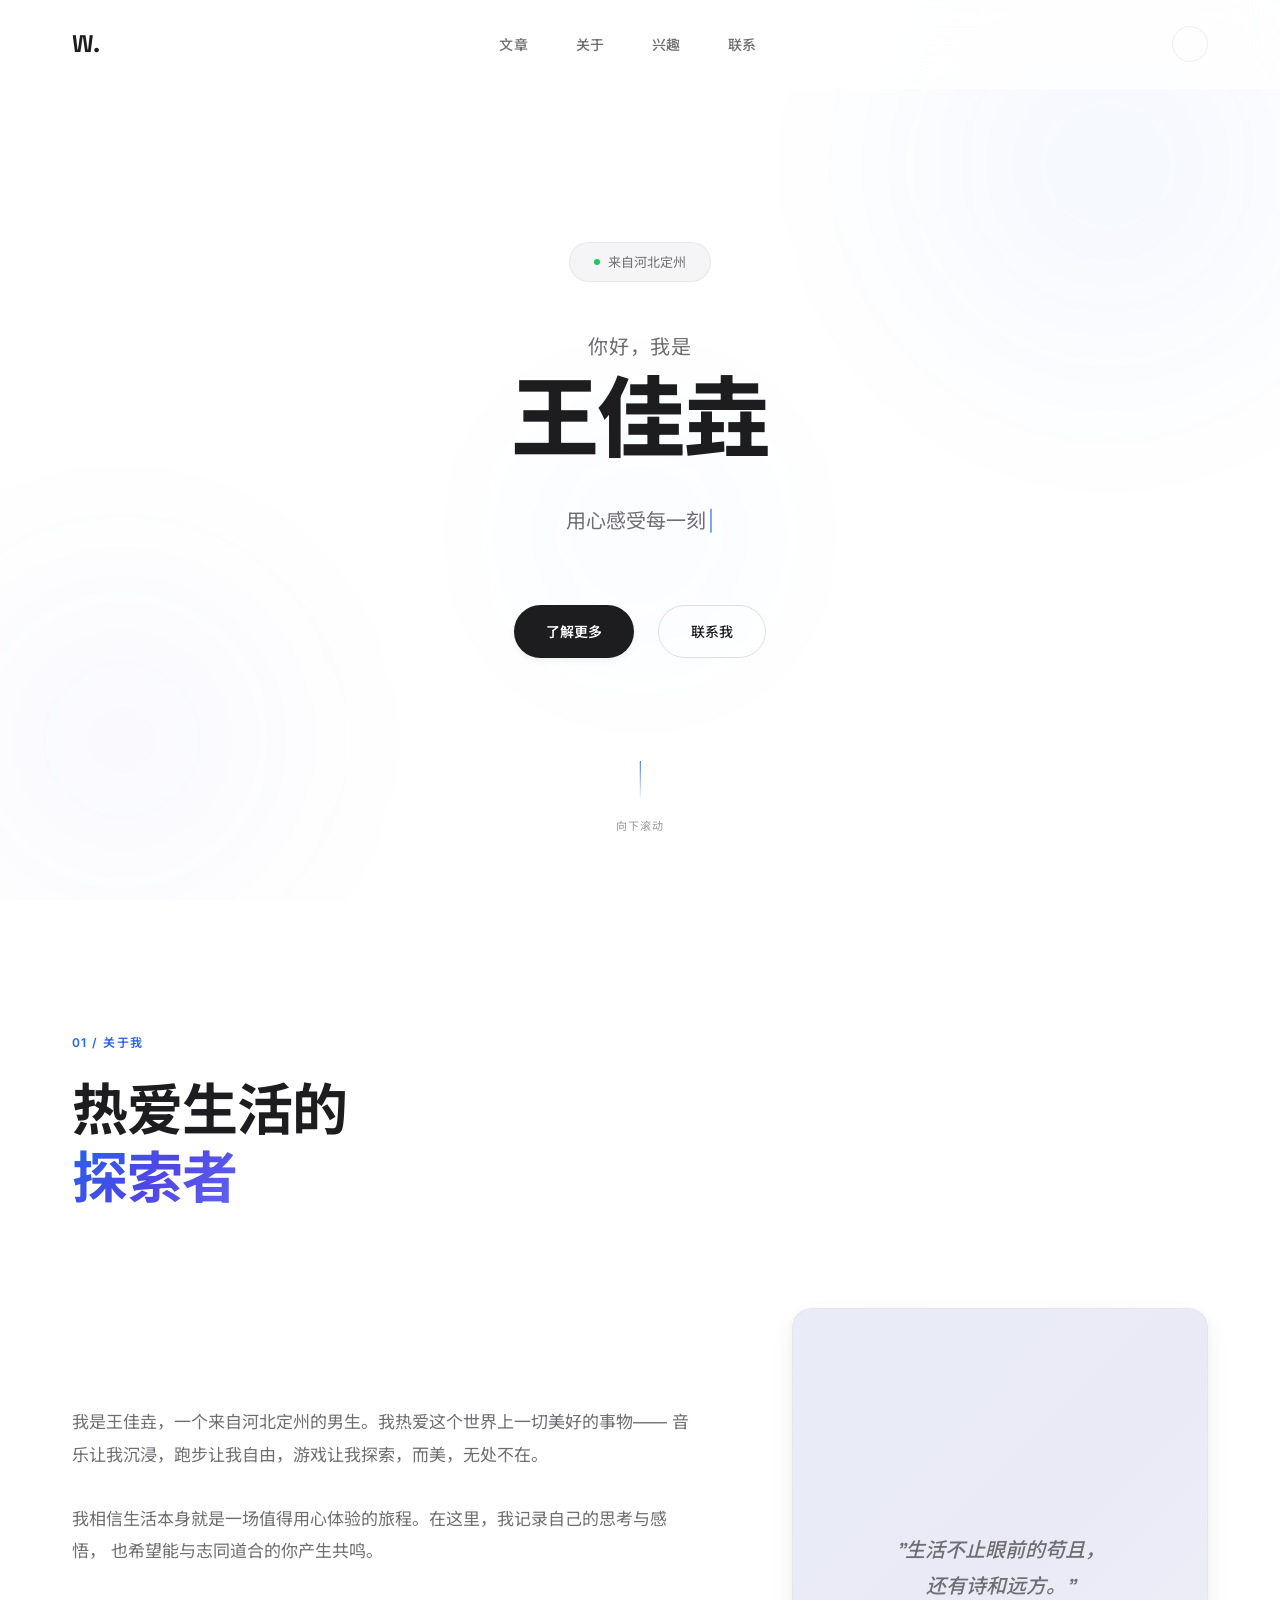
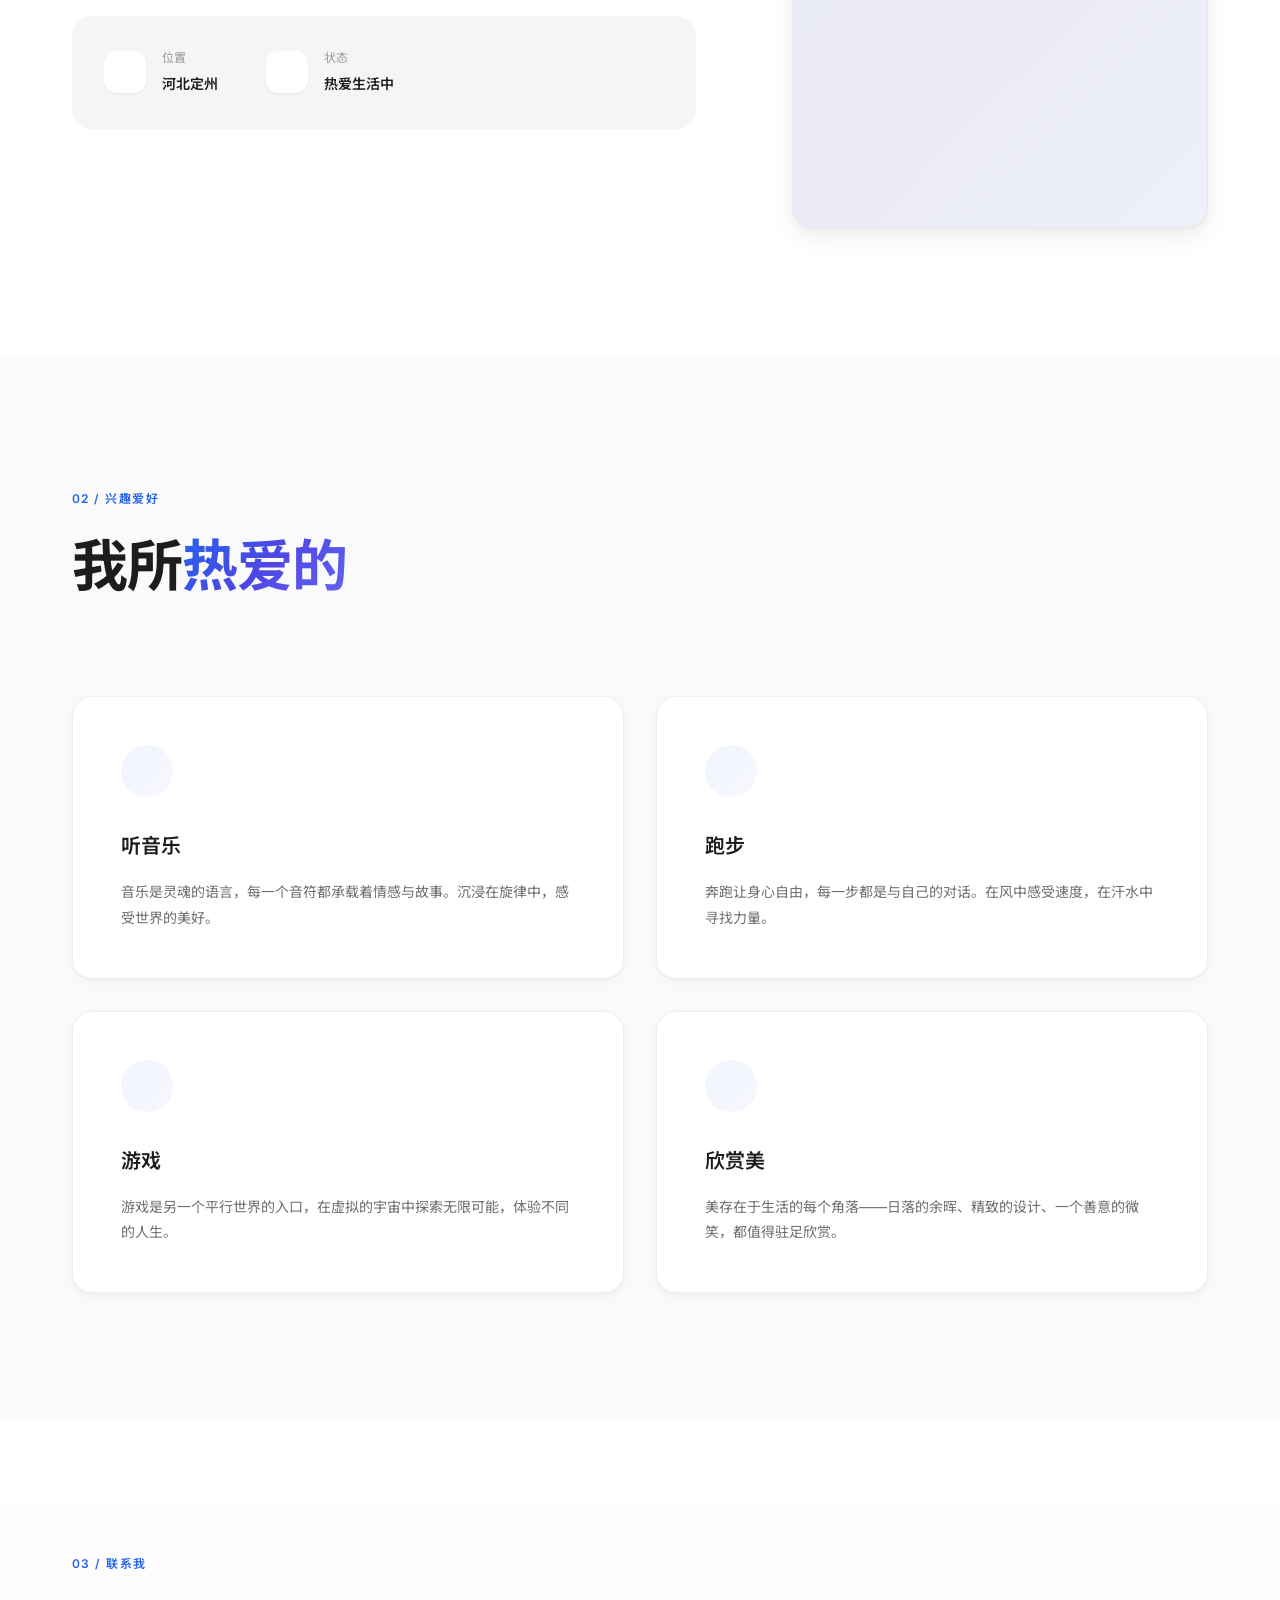
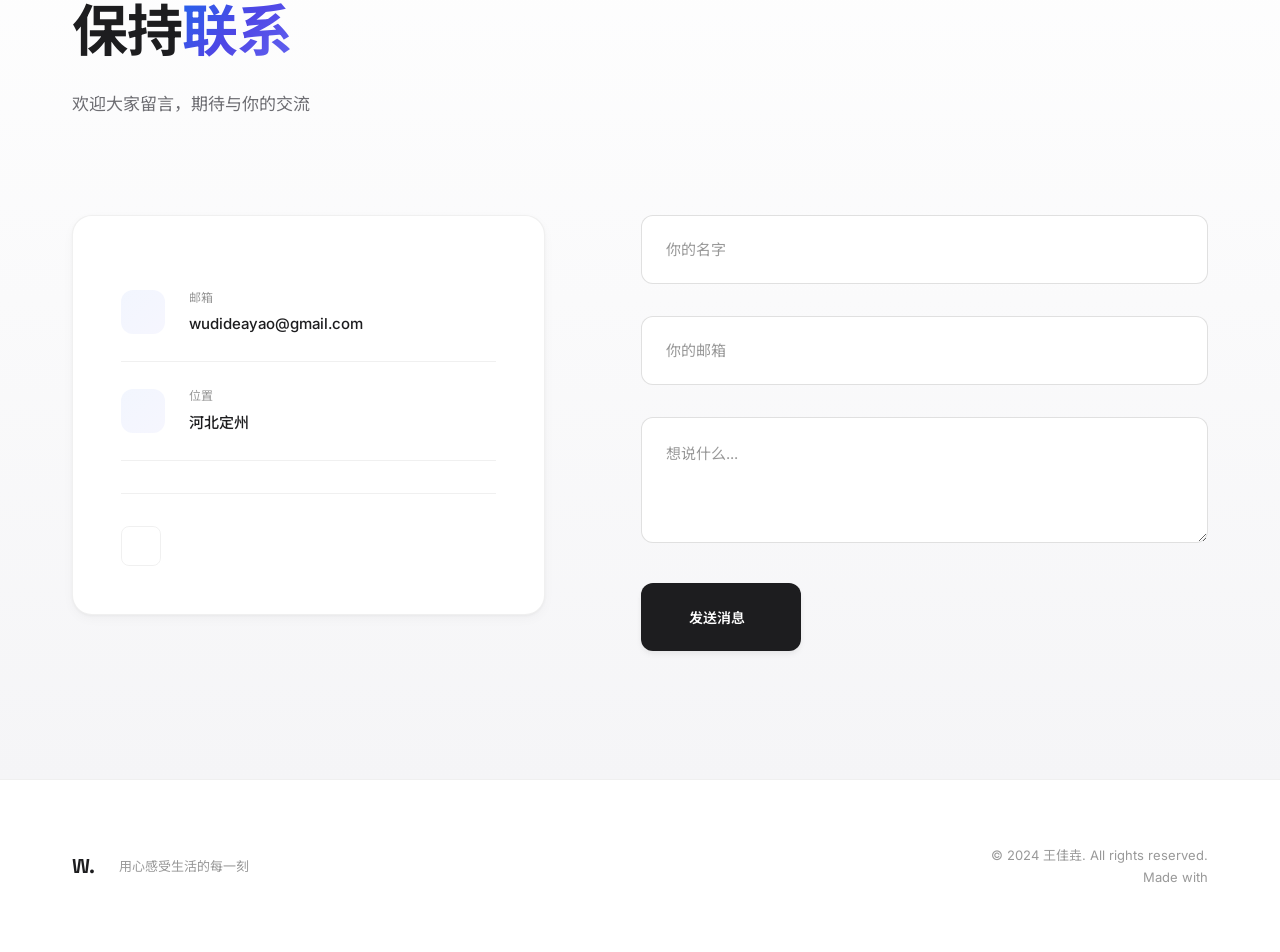
==== index.html @ a1d3c580 "fix: Font Awesome 改用本地资源" ====
<!DOCTYPE html>
<html lang="zh-CN">
<head>
    <meta charset="UTF-8">
    <meta name="viewport" content="width=device-width, initial-scale=1.0">
    <title>王佳垚 — 个人空间</title>
    <meta name="description" content="王佳垚的个人博客，记录生活、思考与热爱。来自河北定州，热爱音乐、跑步、游戏与一切美好的事物。">
    <meta name="keywords" content="王佳垚,个人博客,生活,思考,音乐,跑步,游戏,定州">

    <!-- Open Graph -->
    <meta property="og:type" content="website">
    <meta property="og:title" content="王佳垚 — 个人空间">
    <meta property="og:description" content="记录生活、思考与热爱。来自河北定州，热爱音乐、跑步、游戏与一切美好的事物。">
    <meta property="og:url" content="https://wangjiayao.vercel.app">
    <meta property="og:locale" content="zh_CN">

    <!-- Twitter Card -->
    <meta name="twitter:card" content="summary">
    <meta name="twitter:title" content="王佳垚 — 个人空间">
    <meta name="twitter:description" content="记录生活、思考与热爱。来自河北定州，热爱音乐、跑步、游戏与一切美好的事物。">

    <!-- JSON-LD 结构化数据 -->
    <script type="application/ld+json">
    {
        "@context": "https://schema.org",
        "@type": "Person",
        "name": "王佳垚",
        "givenName": "佳垚",
        "familyName": "王",
        "description": "来自河北定州，热爱音乐、跑步、游戏与一切美好的事物。",
        "url": "https://wangjiayao.vercel.app",
        "email": "wudideayao@gmail.com",
        "knowsAbout": ["音乐", "跑步", "游戏", "设计"],
        "homeLocation": {
            "@type": "Place",
            "name": "河北定州"
        }
    }
    </script>

    <!-- Google Fonts (优化加载) -->
    <link rel="preconnect" href="https://fonts.googleapis.com">
    <link rel="preconnect" href="https://fonts.gstatic.com" crossorigin>
    <link rel="preload" as="style" href="https://fonts.googleapis.com/css2?family=Inter:wght@300;400;500;600;700&family=Space+Grotesk:wght@400;500;700&family=Noto+Sans+SC:wght@300;400;500;700&display=swap">
    <link href="https://fonts.googleapis.com/css2?family=Inter:wght@300;400;500;600;700&family=Space+Grotesk:wght@400;500;700&family=Noto+Sans+SC:wght@300;400;500;700&display=swap" rel="stylesheet">
    
    <!-- Font Awesome (本地) -->
    <link rel="stylesheet" href="/css/fontawesome/all.min.css">
    
    <!-- PWA -->
    <link rel="manifest" href="/manifest.json">
    <meta name="theme-color" content="#2563eb">
    <meta name="apple-mobile-web-app-capable" content="yes">
    <meta name="apple-mobile-web-app-status-bar-style" content="default">

    <!-- Stylesheet -->
    <link rel="stylesheet" href="css/style.css">
</head>
<body>
    <!-- 导航栏 -->
    <nav class="navbar" id="navbar">
        <div class="nav-container">
            <a href="#hero" class="nav-logo">W.</a>
            <ul class="nav-menu">
                <li><a href="/blog/" class="nav-link">文章</a></li>
                <li><a href="#about" class="nav-link">关于</a></li>
                <li><a href="#interests" class="nav-link">兴趣</a></li>
                <li><a href="#contact" class="nav-link">联系</a></li>
            </ul>
            <button class="theme-toggle" id="themeToggle" aria-label="切换主题">
                <i class="fas fa-moon"></i>
                <i class="fas fa-sun"></i>
            </button>
            <button class="nav-toggle" id="navToggle" aria-label="菜单">
                <span></span>
                <span></span>
                <span></span>
            </button>
        </div>
    </nav>

    <!-- Hero Section -->
    <section class="hero" id="hero">
        <div class="hero-decoration">
            <div class="hero-orb hero-orb-1"></div>
            <div class="hero-orb hero-orb-2"></div>
            <div class="hero-orb hero-orb-3"></div>
        </div>
        <div class="hero-content">
            <div class="hero-badge animate-in">
                <span class="badge-dot"></span>
                <span>来自河北定州</span>
            </div>
            <h1 class="hero-title animate-in">
                <span class="title-line">你好，我是</span>
                <span class="title-name">王佳垚</span>
            </h1>
            <div class="hero-subtitle animate-in">
                <span class="typing-text" id="typingText"></span>
                <span class="typing-cursor">|</span>
            </div>
            <div class="hero-cta animate-in">
                <a href="#about" class="btn-primary">了解更多</a>
                <a href="#contact" class="btn-ghost">联系我</a>
            </div>
        </div>
        <div class="hero-scroll-indicator">
            <div class="scroll-line"></div>
            <span>向下滚动</span>
        </div>
    </section>

    <!-- About Section -->
    <section class="about" id="about">
        <div class="container">
            <div class="section-header">
                <span class="section-tag animate-on-scroll">01 / 关于我</span>
                <h2 class="section-title animate-on-scroll">热爱生活的<br><span class="gradient-text">探索者</span></h2>
            </div>
            <div class="about-grid">
                <div class="about-text animate-on-scroll">
                    <p class="about-description">
                        我是王佳垚，一个来自河北定州的男生。我热爱这个世界上一切美好的事物——
                        音乐让我沉浸，跑步让我自由，游戏让我探索，而美，无处不在。
                    </p>
                    <p class="about-description">
                        我相信生活本身就是一场值得用心体验的旅程。在这里，我记录自己的思考与感悟，
                        也希望能与志同道合的你产生共鸣。
                    </p>
                    <div class="about-stats">
                        <div class="stat-item">
                            <span class="stat-icon"><i class="fas fa-map-marker-alt"></i></span>
                            <div class="stat-info">
                                <span class="stat-label">位置</span>
                                <span class="stat-value">河北定州</span>
                            </div>
                        </div>
                        <div class="stat-item">
                            <span class="stat-icon"><i class="fas fa-heart"></i></span>
                            <div class="stat-info">
                                <span class="stat-label">状态</span>
                                <span class="stat-value">热爱生活中</span>
                            </div>
                        </div>
                    </div>
                </div>
                <div class="about-visual animate-on-scroll">
                    <div class="visual-card">
                        <div class="visual-gradient"></div>
                        <div class="visual-content">
                            <span class="visual-quote">"生活不止眼前的苟且，<br>还有诗和远方。"</span>
                        </div>
                    </div>
                </div>
            </div>
        </div>
    </section>

    <!-- Interests Section -->
    <section class="interests" id="interests">
        <div class="container">
            <div class="section-header">
                <span class="section-tag animate-on-scroll">02 / 兴趣爱好</span>
                <h2 class="section-title animate-on-scroll">我所<span class="gradient-text">热爱的</span></h2>
            </div>
            <div class="interests-grid">
                <div class="interest-card animate-on-scroll music-trigger" data-delay="0">
                    <div class="card-glow"></div>
                    <div class="card-content">
                        <div class="card-icon">
                            <i class="fas fa-headphones"></i>
                        </div>
                        <h3 class="card-title">听音乐</h3>
                        <p class="card-desc">音乐是灵魂的语言，每一个音符都承载着情感与故事。沉浸在旋律中，感受世界的美好。</p>
                    </div>
                </div>
                <div class="interest-card animate-on-scroll run-trigger" data-delay="100">
                    <div class="card-glow"></div>
                    <div class="card-content">
                        <div class="card-icon">
                            <i class="fas fa-running"></i>
                        </div>
                        <h3 class="card-title">跑步</h3>
                        <p class="card-desc">奔跑让身心自由，每一步都是与自己的对话。在风中感受速度，在汗水中寻找力量。</p>
                    </div>
                </div>
                <div class="interest-card animate-on-scroll game-trigger" data-delay="200">
                    <div class="card-glow"></div>
                    <div class="card-content">
                        <div class="card-icon">
                            <i class="fas fa-gamepad"></i>
                        </div>
                        <h3 class="card-title">游戏</h3>
                        <p class="card-desc">游戏是另一个平行世界的入口，在虚拟的宇宙中探索无限可能，体验不同的人生。</p>
                    </div>
                </div>
                <div class="interest-card animate-on-scroll beauty-trigger" data-delay="300">
                    <div class="card-glow"></div>
                    <div class="card-content">
                        <div class="card-icon">
                            <i class="fas fa-eye"></i>
                        </div>
                        <h3 class="card-title">欣赏美</h3>
                        <p class="card-desc">美存在于生活的每个角落——日落的余晖、精致的设计、一个善意的微笑，都值得驻足欣赏。</p>
                    </div>
                </div>
            </div>
        </div>
    </section>

    <!-- Contact Section -->
    <section class="contact" id="contact">
        <div class="container">
            <div class="section-header">
                <span class="section-tag animate-on-scroll">03 / 联系我</span>
                <h2 class="section-title animate-on-scroll">保持<span class="gradient-text">联系</span></h2>
                <p class="section-subtitle animate-on-scroll">欢迎大家留言，期待与你的交流</p>
            </div>
            <div class="contact-grid">
                <div class="contact-info animate-on-scroll">
                    <div class="contact-card">
                        <div class="contact-item">
                            <div class="contact-icon">
                                <i class="fas fa-envelope"></i>
                            </div>
                            <div class="contact-detail">
                                <span class="contact-label">邮箱</span>
                                <a href="mailto:wudideayao@gmail.com" class="contact-value">wudideayao@gmail.com</a>
                            </div>
                        </div>
                        <div class="contact-item">
                            <div class="contact-icon">
                                <i class="fas fa-location-dot"></i>
                            </div>
                            <div class="contact-detail">
                                <span class="contact-label">位置</span>
                                <span class="contact-value">河北定州</span>
                            </div>
                        </div>
                        <div class="contact-social">
                            <a href="mailto:wudideayao@gmail.com" class="social-link" aria-label="Email">
                                <i class="fas fa-envelope"></i>
                            </a>
                        </div>
                    </div>
                </div>
                <div class="contact-form-wrapper animate-on-scroll">
                    <form class="contact-form" id="contactForm" action="https://formspree.io/f/xrbbrbzy" method="POST">
                        <div class="form-group">
                            <input type="text" id="name" name="name" placeholder="你的名字" required>
                            <label for="name">名字</label>
                        </div>
                        <div class="form-group">
                            <input type="email" id="email" name="email" placeholder="你的邮箱" required>
                            <label for="email">邮箱</label>
                        </div>
                        <div class="form-group">
                            <textarea id="message" name="message" placeholder="想说什么..." rows="4" required></textarea>
                            <label for="message">留言</label>
                        </div>
                        <button type="submit" class="btn-submit">
                            <span>发送消息</span>
                            <i class="fas fa-paper-plane"></i>
                        </button>
                    </form>
                </div>
            </div>
        </div>
    </section>

    <!-- Footer -->
    <footer class="footer">
        <div class="container">
            <div class="footer-content">
                <div class="footer-brand">
                    <span class="footer-logo">W.</span>
                    <p class="footer-text">用心感受生活的每一刻</p>
                </div>
                <div class="footer-bottom">
                    <p>&copy; 2024 王佳垚. All rights reserved.</p>
                    <p class="footer-made">Made with <i class="fas fa-heart"></i></p>
                </div>
            </div>
        </div>
    </footer>

    <!-- 摄影画廊模态框 -->
    <div class="music-wall-overlay" id="beautyWallOverlay">
        <div class="music-wall-container">
            <button class="music-wall-close" id="beautyWallClose" aria-label="关闭">
                <i class="fas fa-times"></i>
            </button>
            <div class="music-wall-header">
                <h2 class="music-wall-title">世界之美</h2>
                <p class="music-wall-subtitle">顶级风光摄影作品</p>
            </div>
            <div class="beauty-wall-content" id="beautyWallContent">
                <div class="music-wall-loading">
                    <div class="loading-spinner"></div>
                    <span>加载摄影作品中...</span>
                </div>
            </div>
        </div>
    </div>

    <!-- 游戏壁纸墙模态框 -->
    <div class="music-wall-overlay" id="gameWallOverlay">
        <div class="music-wall-container">
            <button class="music-wall-close" id="gameWallClose" aria-label="关闭">
                <i class="fas fa-times"></i>
            </button>
            <div class="music-wall-header">
                <h2 class="music-wall-title">我的游戏世界</h2>
                <p class="music-wall-subtitle">最近在玩的游戏</p>
            </div>
            <div class="game-wall-content" id="gameWallContent">
                <div class="music-wall-loading">
                    <div class="loading-spinner"></div>
                    <span>加载游戏壁纸中...</span>
                </div>
            </div>
        </div>
    </div>

    <!-- 跑步装备模态框 -->
    <div class="music-wall-overlay" id="runGearOverlay">
        <div class="music-wall-container">
            <button class="music-wall-close" id="runGearClose" aria-label="关闭">
                <i class="fas fa-times"></i>
            </button>
            <div class="music-wall-header">
                <h2 class="music-wall-title">我的跑步装备</h2>
                <p class="music-wall-subtitle">三块手表，三个伙伴</p>
            </div>
            <div class="run-gear-content" id="runGearContent">
                <div class="music-wall-loading">
                    <div class="loading-spinner"></div>
                    <span>加载装备数据中...</span>
                </div>
            </div>
        </div>
    </div>

    <!-- 音乐相片墙模态框 -->
    <div class="music-wall-overlay" id="musicWallOverlay">
        <div class="music-wall-container">
            <button class="music-wall-close" id="musicWallClose" aria-label="关闭">
                <i class="fas fa-times"></i>
            </button>
            <div class="music-wall-header">
                <h2 class="music-wall-title">我的音乐足迹</h2>
                <p class="music-wall-subtitle">最近在听的歌</p>
            </div>
            <div class="music-wall-content" id="musicWallContent">
                <div class="music-wall-loading">
                    <div class="loading-spinner"></div>
                    <span>加载音乐数据中...</span>
                </div>
            </div>
        </div>
    </div>

    <!-- 回到顶部按钮 -->
    <button class="back-to-top" id="backToTop" aria-label="回到顶部">
        <i class="fas fa-arrow-up"></i>
    </button>

    <!-- Scripts -->
    <script src="js/main.js"></script>
</body>
</html>
---- css/style.css ----
/* ============================================
   CSS Variables & Design Tokens
   Light, Clean, Premium Design
   ============================================ */
:root {
    /* Colors - Light Theme */
    --color-bg-primary: #ffffff;
    --color-bg-secondary: #fafafa;
    --color-bg-tertiary: #f5f5f7;
    --color-bg-card: #ffffff;
    --color-bg-card-hover: #ffffff;
    --color-border: rgba(0, 0, 0, 0.06);
    --color-border-hover: rgba(0, 0, 0, 0.12);

    --color-text-primary: #1d1d1f;
    --color-text-secondary: #6e6e73;
    --color-text-tertiary: #999;

    --color-accent-1: #2563eb;
    --color-accent-2: #1d4ed8;
    --color-accent-3: #3b82f6;
    --color-gradient: linear-gradient(135deg, #2563eb 0%, #4f46e5 50%, #6366f1 100%);
    --color-gradient-subtle: linear-gradient(135deg, rgba(37, 99, 235, 0.06) 0%, rgba(99, 102, 241, 0.06) 100%);
    --color-gradient-decoration: linear-gradient(135deg, rgba(37, 99, 235, 0.08) 0%, rgba(99, 102, 241, 0.12) 50%, rgba(59, 130, 246, 0.06) 100%);

    /* Typography */
    --font-display: 'Space Grotesk', 'Noto Sans SC', sans-serif;
    --font-body: 'Inter', 'Noto Sans SC', sans-serif;

    /* Spacing */
    --space-xs: 0.25rem;
    --space-sm: 0.5rem;
    --space-md: 1rem;
    --space-lg: 1.5rem;
    --space-xl: 2rem;
    --space-2xl: 3rem;
    --space-3xl: 4rem;
    --space-4xl: 6rem;
    --space-5xl: 8rem;

    /* Border Radius */
    --radius-sm: 8px;
    --radius-md: 12px;
    --radius-lg: 20px;
    --radius-xl: 28px;
    --radius-full: 9999px;

    /* Shadows */
    --shadow-sm: 0 1px 2px rgba(0, 0, 0, 0.04), 0 1px 3px rgba(0, 0, 0, 0.03);
    --shadow-md: 0 4px 6px rgba(0, 0, 0, 0.04), 0 2px 4px rgba(0, 0, 0, 0.03);
    --shadow-lg: 0 10px 25px rgba(0, 0, 0, 0.06), 0 4px 10px rgba(0, 0, 0, 0.03);
    --shadow-xl: 0 20px 50px rgba(0, 0, 0, 0.08), 0 8px 20px rgba(0, 0, 0, 0.04);
    --shadow-card: 0 1px 3px rgba(0, 0, 0, 0.04), 0 4px 12px rgba(0, 0, 0, 0.03);
    --shadow-card-hover: 0 8px 30px rgba(0, 0, 0, 0.08), 0 4px 12px rgba(0, 0, 0, 0.04);

    /* Transitions */
    --transition-fast: 0.2s cubic-bezier(0.4, 0, 0.2, 1);
    --transition-base: 0.3s cubic-bezier(0.4, 0, 0.2, 1);
    --transition-slow: 0.5s cubic-bezier(0.4, 0, 0.2, 1);
    --transition-spring: 0.6s cubic-bezier(0.34, 1.56, 0.64, 1);
}

/* ============================================
   Dark Theme Variables
   ============================================ */
[data-theme="dark"] {
    --color-bg-primary: #0a0a0b;
    --color-bg-secondary: #121214;
    --color-bg-tertiary: #1a1a1e;
    --color-bg-card: #1c1c20;
    --color-bg-card-hover: #242428;
    --color-border: rgba(255, 255, 255, 0.06);
    --color-border-hover: rgba(255, 255, 255, 0.12);

    --color-text-primary: #f0f0f2;
    --color-text-secondary: #a0a0ab;
    --color-text-tertiary: #6e6e78;

    --color-accent-1: #60a5fa;
    --color-accent-2: #3b82f6;
    --color-accent-3: #93c5fd;
    --color-gradient: linear-gradient(135deg, #60a5fa 0%, #818cf8 50%, #a78bfa 100%);
    --color-gradient-subtle: linear-gradient(135deg, rgba(96, 165, 250, 0.08) 0%, rgba(129, 140, 248, 0.08) 100%);
    --color-gradient-decoration: linear-gradient(135deg, rgba(96, 165, 250, 0.06) 0%, rgba(129, 140, 248, 0.1) 50%, rgba(147, 197, 253, 0.04) 100%);

    --shadow-sm: 0 1px 2px rgba(0, 0, 0, 0.2), 0 1px 3px rgba(0, 0, 0, 0.15);
    --shadow-md: 0 4px 6px rgba(0, 0, 0, 0.25), 0 2px 4px rgba(0, 0, 0, 0.2);
    --shadow-lg: 0 10px 25px rgba(0, 0, 0, 0.3), 0 4px 10px rgba(0, 0, 0, 0.2);
    --shadow-xl: 0 20px 50px rgba(0, 0, 0, 0.35), 0 8px 20px rgba(0, 0, 0, 0.2);
    --shadow-card: 0 1px 3px rgba(0, 0, 0, 0.2), 0 4px 12px rgba(0, 0, 0, 0.15);
    --shadow-card-hover: 0 8px 30px rgba(0, 0, 0, 0.3), 0 4px 12px rgba(0, 0, 0, 0.2);
}

/* ============================================
   Reset & Base Styles
   ============================================ */
*, *::before, *::after {
    margin: 0;
    padding: 0;
    box-sizing: border-box;
}

html {
    scroll-behavior: smooth;
    font-size: 16px;
    -webkit-font-smoothing: antialiased;
    -moz-osx-font-smoothing: grayscale;
}

body {
    font-family: var(--font-body);
    background-color: var(--color-bg-primary);
    color: var(--color-text-primary);
    line-height: 1.7;
    overflow-x: hidden;
}

a {
    text-decoration: none;
    color: inherit;
    transition: color var(--transition-fast);
}

img {
    max-width: 100%;
    display: block;
}

button {
    border: none;
    background: none;
    cursor: pointer;
    font-family: inherit;
}

input, textarea {
    font-family: inherit;
    font-size: inherit;
}

::selection {
    background: rgba(37, 99, 235, 0.15);
    color: var(--color-text-primary);
}

/* ============================================
   Utility Classes
   ============================================ */
.container {
    max-width: 1200px;
    margin: 0 auto;
    padding: 0 var(--space-xl);
}

.gradient-text {
    background: var(--color-gradient);
    -webkit-background-clip: text;
    -webkit-text-fill-color: transparent;
    background-clip: text;
}

/* ============================================
   Navigation
   ============================================ */
.navbar {
    position: fixed;
    top: 0;
    left: 0;
    right: 0;
    z-index: 1000;
    padding: var(--space-lg) 0;
    transition: all var(--transition-base);
    background: rgba(255, 255, 255, 0.72);
    backdrop-filter: blur(20px);
    -webkit-backdrop-filter: blur(20px);
}

[data-theme="dark"] .navbar {
    background: rgba(10, 10, 11, 0.72);
}

.navbar.scrolled {
    padding: var(--space-md) 0;
    background: rgba(255, 255, 255, 0.9);
    backdrop-filter: blur(20px);
    -webkit-backdrop-filter: blur(20px);
    box-shadow: 0 1px 0 rgba(0, 0, 0, 0.06), 0 2px 8px rgba(0, 0, 0, 0.04);
}

[data-theme="dark"] .navbar.scrolled {
    background: rgba(10, 10, 11, 0.9);
}

.nav-container {
    max-width: 1200px;
    margin: 0 auto;
    padding: 0 var(--space-xl);
    display: flex;
    align-items: center;
    justify-content: space-between;
}

.nav-logo {
    font-family: var(--font-display);
    font-size: 1.5rem;
    font-weight: 700;
    color: var(--color-text-primary);
}

.nav-menu {
    display: flex;
    list-style: none;
    gap: var(--space-2xl);
}

.nav-link {
    font-size: 0.875rem;
    font-weight: 500;
    color: var(--color-text-secondary);
    letter-spacing: 0.01em;
    position: relative;
    padding: var(--space-xs) 0;
    transition: color var(--transition-fast);
}

.nav-link::after {
    content: '';
    position: absolute;
    bottom: -2px;
    left: 0;
    width: 0;
    height: 2px;
    background: var(--color-accent-1);
    border-radius: 1px;
    transition: width var(--transition-base);
}

.nav-link:hover {
    color: var(--color-text-primary);
}

.nav-link:hover::after {
    width: 100%;
}

.nav-toggle {
    display: none;
    flex-direction: column;
    gap: 5px;
    padding: var(--space-sm);
}

.nav-toggle span {
    width: 22px;
    height: 2px;
    background: var(--color-text-primary);
    border-radius: 2px;
    transition: all var(--transition-base);
}

/* ============================================
   Hero Section
   ============================================ */
.hero {
    position: relative;
    min-height: 100vh;
    display: flex;
    align-items: center;
    justify-content: center;
    overflow: hidden;
    background: var(--color-bg-primary);
}

/* Decorative gradient orbs - Stripe style */
.hero-decoration {
    position: absolute;
    inset: 0;
    overflow: hidden;
    pointer-events: none;
    z-index: 1;
}

.hero-orb {
    position: absolute;
    border-radius: 50%;
    filter: blur(80px);
    opacity: 0.5;
    animation: orb-float 20s ease-in-out infinite;
}

.hero-orb-1 {
    width: 600px;
    height: 600px;
    background: radial-gradient(circle, rgba(37, 99, 235, 0.12) 0%, transparent 70%);
    top: -15%;
    right: -10%;
    animation-delay: 0s;
}

.hero-orb-2 {
    width: 500px;
    height: 500px;
    background: radial-gradient(circle, rgba(99, 102, 241, 0.1) 0%, transparent 70%);
    bottom: -10%;
    left: -10%;
    animation-delay: -7s;
}

.hero-orb-3 {
    width: 350px;
    height: 350px;
    background: radial-gradient(circle, rgba(59, 130, 246, 0.08) 0%, transparent 70%);
    top: 40%;
    left: 50%;
    transform: translateX(-50%);
    animation-delay: -14s;
    animation-name: orb-float-center;
}

@keyframes orb-float {
    0%, 100% { transform: translate(0, 0) scale(1); }
    25% { transform: translate(20px, -20px) scale(1.02); }
    50% { transform: translate(-10px, 15px) scale(0.98); }
    75% { transform: translate(15px, 10px) scale(1.01); }
}

@keyframes orb-float-center {
    0%, 100% { transform: translateX(-50%) translate(0, 0) scale(1); }
    25% { transform: translateX(-50%) translate(10px, -15px) scale(1.03); }
    50% { transform: translateX(-50%) translate(-15px, 10px) scale(0.97); }
    75% { transform: translateX(-50%) translate(5px, 15px) scale(1.02); }
}

.hero-content {
    position: relative;
    z-index: 2;
    text-align: center;
    max-width: 800px;
    padding: 0 var(--space-xl);
}

.hero-badge {
    display: inline-flex;
    align-items: center;
    gap: var(--space-sm);
    padding: var(--space-sm) var(--space-lg);
    background: var(--color-bg-tertiary);
    border: 1px solid var(--color-border);
    border-radius: var(--radius-full);
    font-size: 0.8125rem;
    color: var(--color-text-secondary);
    margin-bottom: var(--space-2xl);
}

.badge-dot {
    width: 6px;
    height: 6px;
    background: #22c55e;
    border-radius: 50%;
    animation: pulse-dot 2s infinite;
}

@keyframes pulse-dot {
    0%, 100% { opacity: 1; transform: scale(1); }
    50% { opacity: 0.5; transform: scale(1.5); }
}

.hero-title {
    font-family: var(--font-display);
    margin-bottom: var(--space-xl);
}

.title-line {
    display: block;
    font-size: clamp(1rem, 2vw, 1.25rem);
    font-weight: 400;
    color: var(--color-text-secondary);
    margin-bottom: var(--space-sm);
    letter-spacing: 0.03em;
}

.title-name {
    display: block;
    font-size: clamp(3rem, 8vw, 5.5rem);
    font-weight: 800;
    line-height: 1.1;
    color: var(--color-text-primary);
    letter-spacing: -0.02em;
}

.hero-subtitle {
    font-size: clamp(1rem, 2.5vw, 1.25rem);
    color: var(--color-text-secondary);
    margin-bottom: var(--space-3xl);
    min-height: 2em;
    display: flex;
    align-items: center;
    justify-content: center;
    gap: 2px;
}

.typing-cursor {
    animation: blink 1s step-end infinite;
    color: var(--color-accent-1);
    font-weight: 300;
}

@keyframes blink {
    0%, 100% { opacity: 1; }
    50% { opacity: 0; }
}

.hero-cta {
    display: flex;
    gap: var(--space-lg);
    justify-content: center;
    flex-wrap: wrap;
}

.btn-primary {
    display: inline-flex;
    align-items: center;
    gap: var(--space-sm);
    padding: 0.875rem 2rem;
    background: var(--color-text-primary);
    color: #fff;
    font-weight: 600;
    font-size: 0.875rem;
    border-radius: var(--radius-full);
    transition: all var(--transition-base);
    box-shadow: var(--shadow-md);
}

.btn-primary:hover {
    transform: translateY(-2px);
    box-shadow: var(--shadow-lg);
    background: #000;
}

.btn-ghost {
    display: inline-flex;
    align-items: center;
    gap: var(--space-sm);
    padding: 0.875rem 2rem;
    border: 1.5px solid var(--color-border-hover);
    color: var(--color-text-primary);
    font-weight: 500;
    font-size: 0.875rem;
    border-radius: var(--radius-full);
    transition: all var(--transition-base);
}

.btn-ghost:hover {
    border-color: var(--color-text-primary);
    background: var(--color-bg-tertiary);
    transform: translateY(-2px);
}

.hero-scroll-indicator {
    position: absolute;
    bottom: var(--space-3xl);
    left: 50%;
    transform: translateX(-50%);
    display: flex;
    flex-direction: column;
    align-items: center;
    gap: var(--space-md);
    z-index: 2;
}

.scroll-line {
    width: 1px;
    height: 40px;
    background: linear-gradient(to bottom, var(--color-accent-1), transparent);
    animation: scroll-anim 2s ease-in-out infinite;
}

@keyframes scroll-anim {
    0% { transform: scaleY(0); transform-origin: top; opacity: 0; }
    30% { transform: scaleY(1); transform-origin: top; opacity: 1; }
    60% { transform: scaleY(1); transform-origin: bottom; opacity: 1; }
    100% { transform: scaleY(0); transform-origin: bottom; opacity: 0; }
}

.hero-scroll-indicator span {
    font-size: 0.6875rem;
    color: var(--color-text-tertiary);
    letter-spacing: 0.1em;
    text-transform: uppercase;
}

/* ============================================
   Animate In (Hero elements)
   ============================================ */
.animate-in {
    opacity: 0;
    transform: translateY(30px);
    animation: fadeInUp 0.8s cubic-bezier(0.16, 1, 0.3, 1) forwards;
}

.animate-in:nth-child(1) { animation-delay: 0.2s; }
.animate-in:nth-child(2) { animation-delay: 0.4s; }
.animate-in:nth-child(3) { animation-delay: 0.6s; }
.animate-in:nth-child(4) { animation-delay: 0.8s; }

@keyframes fadeInUp {
    to {
        opacity: 1;
        transform: translateY(0);
    }
}

/* ============================================
   Scroll Animations
   ============================================ */
.animate-on-scroll {
    opacity: 0;
    transform: translateY(30px);
    transition: opacity 0.7s cubic-bezier(0.16, 1, 0.3, 1),
                transform 0.7s cubic-bezier(0.16, 1, 0.3, 1);
}

.animate-on-scroll.visible {
    opacity: 1;
    transform: translateY(0);
}

/* 交错延迟：兴趣卡片依次入场 */
.interest-card:nth-child(1) { transition-delay: 0s; }
.interest-card:nth-child(2) { transition-delay: 0.08s; }
.interest-card:nth-child(3) { transition-delay: 0.16s; }
.interest-card:nth-child(4) { transition-delay: 0.24s; }

/* 增强卡片悬停效果 */
.interest-card {
    transition: all 0.4s cubic-bezier(0.16, 1, 0.3, 1);
}

.interest-card:hover .card-desc {
    color: var(--color-text-primary);
}

/* About 区块视觉卡片增强 */
.visual-card {
    transition: transform 0.6s cubic-bezier(0.16, 1, 0.3, 1),
                box-shadow 0.6s cubic-bezier(0.16, 1, 0.3, 1);
}

.visual-card:hover {
    transform: translateY(-4px) scale(1.01);
    box-shadow: var(--shadow-xl);
}

/* ============================================
   Section Common Styles
   ============================================ */
.section-header {
    margin-bottom: var(--space-4xl);
}

.section-tag {
    display: inline-block;
    font-size: 0.75rem;
    font-weight: 600;
    color: var(--color-accent-1);
    letter-spacing: 0.12em;
    text-transform: uppercase;
    margin-bottom: var(--space-lg);
}

.section-title {
    font-family: var(--font-display);
    font-size: clamp(2rem, 5vw, 3.5rem);
    font-weight: 700;
    line-height: 1.2;
    color: var(--color-text-primary);
    letter-spacing: -0.02em;
}

.section-subtitle {
    font-size: 1.0625rem;
    color: var(--color-text-secondary);
    margin-top: var(--space-lg);
    max-width: 500px;
}

/* ============================================
   About Section
   ============================================ */
.about {
    padding: var(--space-5xl) 0;
    position: relative;
    background: var(--color-bg-primary);
}

.about-grid {
    display: grid;
    grid-template-columns: 1.2fr 0.8fr;
    gap: var(--space-4xl);
    align-items: center;
}

.about-description {
    font-size: 1.0625rem;
    color: var(--color-text-secondary);
    line-height: 1.9;
    margin-bottom: var(--space-xl);
}

.about-stats {
    display: flex;
    gap: var(--space-2xl);
    margin-top: var(--space-2xl);
    padding: var(--space-xl);
    background: var(--color-bg-tertiary);
    border-radius: var(--radius-lg);
}

.stat-item {
    display: flex;
    align-items: center;
    gap: var(--space-md);
}

.stat-icon {
    width: 42px;
    height: 42px;
    display: flex;
    align-items: center;
    justify-content: center;
    background: white;
    border-radius: var(--radius-md);
    color: var(--color-accent-1);
    font-size: 0.875rem;
    box-shadow: var(--shadow-sm);
}

.stat-label {
    display: block;
    font-size: 0.75rem;
    color: var(--color-text-tertiary);
    margin-bottom: 2px;
}

.stat-value {
    font-size: 0.875rem;
    font-weight: 600;
    color: var(--color-text-primary);
}

.visual-card {
    position: relative;
    border-radius: var(--radius-lg);
    overflow: hidden;
    aspect-ratio: 4/5;
    background: var(--color-bg-tertiary);
    border: 1px solid var(--color-border);
    box-shadow: var(--shadow-lg);
}

.visual-gradient {
    position: absolute;
    inset: 0;
    background: linear-gradient(135deg, rgba(37, 99, 235, 0.06) 0%, rgba(99, 102, 241, 0.08) 50%, rgba(59, 130, 246, 0.04) 100%);
    animation: gradient-shift 8s ease-in-out infinite;
}

@keyframes gradient-shift {
    0%, 100% { opacity: 0.7; }
    50% { opacity: 1; }
}

.visual-content {
    position: absolute;
    inset: 0;
    display: flex;
    align-items: center;
    justify-content: center;
    padding: var(--space-2xl);
}

.visual-quote {
    font-family: var(--font-display);
    font-size: 1.25rem;
    font-weight: 500;
    text-align: center;
    line-height: 1.8;
    color: var(--color-text-secondary);
    font-style: italic;
}

/* ============================================
   Interests Section
   ============================================ */
.interests {
    padding: var(--space-5xl) 0;
    position: relative;
    background: var(--color-bg-secondary);
}

.interests-grid {
    display: grid;
    grid-template-columns: repeat(2, 1fr);
    gap: var(--space-xl);
}

.interest-card {
    position: relative;
    padding: var(--space-2xl);
    background: var(--color-bg-card);
    border: 1px solid var(--color-border);
    border-radius: var(--radius-lg);
    overflow: hidden;
    transition: all var(--transition-base);
    cursor: default;
    box-shadow: var(--shadow-card);
}

.interest-card:hover {
    transform: translateY(-6px);
    box-shadow: var(--shadow-card-hover);
    border-color: var(--color-border-hover);
}

.card-glow {
    position: absolute;
    top: 0;
    left: 0;
    right: 0;
    height: 3px;
    background: var(--color-gradient);
    opacity: 0;
    transition: opacity var(--transition-base);
}

.interest-card:hover .card-glow {
    opacity: 1;
}

.card-content {
    position: relative;
    z-index: 1;
}

.card-icon {
    width: 52px;
    height: 52px;
    display: flex;
    align-items: center;
    justify-content: center;
    background: var(--color-gradient-subtle);
    border-radius: 50%;
    margin-bottom: var(--space-xl);
    font-size: 1.25rem;
    color: var(--color-accent-1);
    transition: all var(--transition-base);
}

.interest-card:hover .card-icon {
    background: var(--color-gradient);
    color: #fff;
    transform: scale(1.08);
    box-shadow: 0 4px 12px rgba(37, 99, 235, 0.25);
}

.card-title {
    font-family: var(--font-display);
    font-size: 1.25rem;
    font-weight: 600;
    margin-bottom: var(--space-md);
    color: var(--color-text-primary);
}

.card-desc {
    font-size: 0.875rem;
    color: var(--color-text-secondary);
    line-height: 1.8;
}

/* ============================================
   Contact Section
   ============================================ */
.contact {
    padding: var(--space-5xl) 0;
    position: relative;
    background: linear-gradient(180deg, var(--color-bg-primary) 0%, var(--color-bg-tertiary) 100%);
}

.contact-grid {
    display: grid;
    grid-template-columns: 1fr 1.2fr;
    gap: var(--space-4xl);
    align-items: start;
}

.contact-card {
    background: var(--color-bg-card);
    border: 1px solid var(--color-border);
    border-radius: var(--radius-lg);
    padding: var(--space-2xl);
    box-shadow: var(--shadow-card);
}

.contact-item {
    display: flex;
    align-items: center;
    gap: var(--space-lg);
    padding: var(--space-lg) 0;
}

.contact-item:not(:last-child) {
    border-bottom: 1px solid var(--color-border);
}

.contact-icon {
    width: 44px;
    height: 44px;
    display: flex;
    align-items: center;
    justify-content: center;
    background: var(--color-gradient-subtle);
    border-radius: var(--radius-md);
    color: var(--color-accent-1);
    flex-shrink: 0;
}

.contact-label {
    display: block;
    font-size: 0.75rem;
    color: var(--color-text-tertiary);
    margin-bottom: 2px;
}

.contact-value {
    font-size: 0.9375rem;
    font-weight: 500;
    color: var(--color-text-primary);
}

a.contact-value:hover {
    color: var(--color-accent-1);
}

.contact-social {
    display: flex;
    gap: var(--space-md);
    margin-top: var(--space-xl);
    padding-top: var(--space-xl);
    border-top: 1px solid var(--color-border);
}

.social-link {
    width: 40px;
    height: 40px;
    display: flex;
    align-items: center;
    justify-content: center;
    border: 1px solid var(--color-border);
    border-radius: var(--radius-sm);
    color: var(--color-text-secondary);
    font-size: 0.875rem;
    transition: all var(--transition-base);
}

.social-link:hover {
    border-color: var(--color-accent-1);
    color: var(--color-accent-1);
    background: rgba(37, 99, 235, 0.05);
    transform: translateY(-2px);
}

/* Contact Form */
.contact-form {
    display: flex;
    flex-direction: column;
    gap: var(--space-xl);
}

.form-group {
    position: relative;
}

.form-group input,
.form-group textarea {
    width: 100%;
    padding: var(--space-lg);
    background: #fff;
    border: 1.5px solid var(--color-border-hover);
    border-radius: var(--radius-md);
    color: var(--color-text-primary);
    font-size: 0.9375rem;
    transition: all var(--transition-base);
    outline: none;
}

.form-group textarea {
    resize: vertical;
    min-height: 120px;
}

.form-group input:focus,
.form-group textarea:focus {
    border-color: var(--color-accent-1);
    box-shadow: 0 0 0 3px rgba(37, 99, 235, 0.08);
}

.form-group input::placeholder,
.form-group textarea::placeholder {
    color: var(--color-text-tertiary);
}

.form-group label {
    position: absolute;
    top: -8px;
    left: 12px;
    font-size: 0.6875rem;
    font-weight: 600;
    color: var(--color-accent-1);
    background: var(--color-bg-primary);
    padding: 0 var(--space-sm);
    opacity: 0;
    transition: opacity var(--transition-fast);
    letter-spacing: 0.05em;
    text-transform: uppercase;
}

.form-group input:focus + label,
.form-group textarea:focus + label,
.form-group input:not(:placeholder-shown) + label,
.form-group textarea:not(:placeholder-shown) + label {
    opacity: 1;
}

.btn-submit {
    display: inline-flex;
    align-items: center;
    justify-content: center;
    gap: var(--space-sm);
    padding: var(--space-lg) var(--space-2xl);
    background: var(--color-text-primary);
    color: #fff;
    font-weight: 600;
    font-size: 0.875rem;
    border-radius: var(--radius-md);
    transition: all var(--transition-base);
    box-shadow: var(--shadow-md);
    align-self: flex-start;
}

.btn-submit:hover {
    transform: translateY(-2px);
    box-shadow: var(--shadow-lg);
    background: #000;
}

.btn-submit:active {
    transform: translateY(0);
}

/* ============================================
   Footer
   ============================================ */
.footer {
    padding: var(--space-3xl) 0;
    border-top: 1px solid var(--color-border);
    background: var(--color-bg-primary);
}

.footer-content {
    display: flex;
    align-items: center;
    justify-content: space-between;
}

.footer-brand {
    display: flex;
    align-items: center;
    gap: var(--space-lg);
}

.footer-logo {
    font-family: var(--font-display);
    font-size: 1.25rem;
    font-weight: 700;
    color: var(--color-text-primary);
}

.footer-text {
    font-size: 0.8125rem;
    color: var(--color-text-tertiary);
}

.footer-bottom {
    text-align: right;
}

.footer-bottom p {
    font-size: 0.8125rem;
    color: var(--color-text-tertiary);
}

.footer-made i {
    color: var(--color-accent-1);
    font-size: 0.75rem;
}

/* ============================================
   Back to Top Button
   ============================================ */
.back-to-top {
    position: fixed;
    bottom: var(--space-2xl);
    right: var(--space-2xl);
    width: 44px;
    height: 44px;
    display: flex;
    align-items: center;
    justify-content: center;
    background: var(--color-bg-card);
    border: 1px solid var(--color-border);
    border-radius: 50%;
    color: var(--color-text-secondary);
    font-size: 1rem;
    cursor: pointer;
    z-index: 999;
    opacity: 0;
    transform: translateY(20px) scale(0.9);
    pointer-events: none;
    transition: all var(--transition-spring);
    box-shadow: var(--shadow-md);
}

.back-to-top.visible {
    opacity: 1;
    transform: translateY(0) scale(1);
    pointer-events: auto;
}

.back-to-top:hover {
    background: var(--color-text-primary);
    color: var(--color-bg-primary);
    border-color: var(--color-text-primary);
    transform: translateY(-3px) scale(1.05);
    box-shadow: var(--shadow-lg);
}

/* ============================================
   Toast Notification
   ============================================ */
.toast {
    position: fixed;
    bottom: var(--space-2xl);
    right: var(--space-2xl);
    padding: var(--space-lg) var(--space-xl);
    background: var(--color-bg-card);
    border: 1px solid var(--color-border);
    border-radius: var(--radius-md);
    color: var(--color-text-primary);
    font-size: 0.875rem;
    z-index: 9999;
    transform: translateY(100px);
    opacity: 0;
    transition: all var(--transition-spring);
    box-shadow: var(--shadow-xl);
}

.toast.show {
    transform: translateY(0);
    opacity: 1;
}

/* ============================================
   Dark Mode Overrides
   ============================================ */
[data-theme="dark"] .about {
    background: var(--color-bg-primary);
}

[data-theme="dark"] .about-stats {
    background: var(--color-bg-secondary);
}

[data-theme="dark"] .stat-icon {
    background: var(--color-bg-tertiary);
}

[data-theme="dark"] .interests {
    background: var(--color-bg-secondary);
}

[data-theme="dark"] .interest-card {
    background: var(--color-bg-card);
}

[data-theme="dark"] .contact {
    background: linear-gradient(180deg, var(--color-bg-primary) 0%, var(--color-bg-secondary) 100%);
}

[data-theme="dark"] .contact-card {
    background: var(--color-bg-card);
}

[data-theme="dark"] .form-group input,
[data-theme="dark"] .form-group textarea {
    background: var(--color-bg-tertiary);
    border-color: var(--color-border);
    color: var(--color-text-primary);
}

[data-theme="dark"] .form-group input:focus,
[data-theme="dark"] .form-group textarea:focus {
    border-color: var(--color-accent-1);
    box-shadow: 0 0 0 3px rgba(96, 165, 250, 0.12);
}

[data-theme="dark"] .form-group label {
    background: var(--color-bg-tertiary);
}

[data-theme="dark"] .btn-primary {
    background: var(--color-text-primary);
    color: var(--color-bg-primary);
}

[data-theme="dark"] .btn-primary:hover {
    background: #ffffff;
}

[data-theme="dark"] .btn-submit {
    background: var(--color-text-primary);
    color: var(--color-bg-primary);
}

[data-theme="dark"] .btn-submit:hover {
    background: #ffffff;
}

[data-theme="dark"] .footer {
    border-top-color: var(--color-border);
}

[data-theme="dark"] .visual-card {
    background: var(--color-bg-tertiary);
}

[data-theme="dark"] .nav-menu.active {
    background: rgba(10, 10, 11, 0.98);
}

[data-theme="dark"] .nav-toggle span {
    background: var(--color-text-primary);
}

/* ============================================
   Responsive Design
   ============================================ */
@media (min-width: 1400px) {
    .container {
        max-width: 1320px;
    }

    .music-wall-grid {
        column-count: 7;
    }
}

@media (max-width: 1200px) {
    .music-wall-grid {
        column-count: 5;
    }
}

@media (max-width: 1024px) {
    .about-grid {
        grid-template-columns: 1fr;
        gap: var(--space-3xl);
    }

    .about-visual {
        order: -1;
    }

    .visual-card {
        aspect-ratio: 16/9;
    }

    .contact-grid {
        grid-template-columns: 1fr;
        gap: var(--space-2xl);
    }

    .interests-grid {
        grid-template-columns: repeat(2, 1fr);
    }
}

@media (max-width: 768px) {
    .nav-menu {
        position: fixed;
        top: 0;
        right: -100%;
        width: 70%;
        height: 100vh;
        background: rgba(255, 255, 255, 0.98);
        backdrop-filter: blur(20px);
        flex-direction: column;
        justify-content: center;
        align-items: center;
        gap: var(--space-2xl);
        transition: right var(--transition-base);
        border-left: 1px solid var(--color-border);
        box-shadow: -10px 0 30px rgba(0, 0, 0, 0.05);
    }

    .nav-menu.active {
        right: 0;
    }

    .nav-link {
        font-size: 1.125rem;
        color: var(--color-text-primary);
    }

    .nav-toggle {
        display: flex;
        z-index: 1001;
    }

    .nav-toggle.active span:nth-child(1) {
        transform: rotate(45deg) translate(5px, 5px);
    }

    .nav-toggle.active span:nth-child(2) {
        opacity: 0;
    }

    .nav-toggle.active span:nth-child(3) {
        transform: rotate(-45deg) translate(5px, -5px);
    }

    .interests-grid {
        grid-template-columns: 1fr;
        gap: var(--space-lg);
    }

    .hero-cta {
        flex-direction: column;
        align-items: center;
    }

    .about-stats {
        flex-direction: column;
        gap: var(--space-lg);
    }

    .stat-item {
        padding: var(--space-sm) 0;
    }

    .footer-content {
        flex-direction: column;
        gap: var(--space-lg);
        text-align: center;
    }

    .footer-brand {
        flex-direction: column;
    }

    .footer-bottom {
        text-align: center;
    }

    .section-header {
        margin-bottom: var(--space-3xl);
    }

    .container {
        padding: 0 var(--space-lg);
    }

    .hero-orb-1 {
        width: 350px;
        height: 350px;
    }

    .hero-orb-2 {
        width: 300px;
        height: 300px;
    }

    .hero-orb-3 {
        width: 200px;
        height: 200px;
    }

    /* 增大移动端触摸目标 */
    .nav-link {
        padding: var(--space-md) var(--space-lg);
        font-size: 1.125rem;
    }

    .social-link {
        width: 44px;
        height: 44px;
    }

    .btn-primary,
    .btn-ghost {
        width: 100%;
        justify-content: center;
        padding: 1rem 2rem;
    }

    .btn-submit {
        width: 100%;
        justify-content: center;
    }
}

@media (max-width: 480px) {
    .hero-badge {
        font-size: 0.75rem;
        padding: var(--space-xs) var(--space-md);
    }

    .interest-card {
        padding: var(--space-xl);
    }

    .interest-card:hover {
        transform: translateY(-3px);
    }

    .hero-content {
        padding: 0 var(--space-lg);
    }

    .title-name {
        font-size: clamp(2.2rem, 10vw, 3rem);
    }

    .about-description {
        font-size: 0.9375rem;
    }

    .contact-form-wrapper {
        padding: 0;
    }

    section {
        padding: var(--space-4xl) 0 !important;
    }

    .section-title {
        font-size: clamp(1.6rem, 6vw, 2rem);
    }
}

/* ============================================
   音乐相片墙 - Modal
   ============================================ */
.music-wall-overlay {
    position: fixed;
    inset: 0;
    z-index: 9999;
    background: rgba(0, 0, 0, 0.85);
    backdrop-filter: blur(24px);
    -webkit-backdrop-filter: blur(24px);
    visibility: hidden;
    opacity: 0;
    transition: opacity 0.5s cubic-bezier(0.4, 0, 0.2, 1),
                visibility 0.5s cubic-bezier(0.4, 0, 0.2, 1);
}

.music-wall-overlay.active {
    visibility: visible;
    opacity: 1;
}

.music-wall-overlay .music-wall-container {
    transform: scale(0.96) translateY(20px);
    opacity: 0;
    transition: transform 0.5s cubic-bezier(0.16, 1, 0.3, 1),
                opacity 0.5s cubic-bezier(0.16, 1, 0.3, 1);
}

.music-wall-overlay.active .music-wall-container {
    transform: scale(1) translateY(0);
    opacity: 1;
}

.music-wall-container {
    position: relative;
    width: 100%;
    height: 100%;
    display: flex;
    flex-direction: column;
    padding: var(--space-2xl) var(--space-xl) 0;
}

.music-wall-close {
    position: fixed;
    top: var(--space-xl);
    right: var(--space-xl);
    width: 44px;
    height: 44px;
    display: flex;
    align-items: center;
    justify-content: center;
    background: rgba(255, 255, 255, 0.1);
    border: 1px solid rgba(255, 255, 255, 0.15);
    border-radius: 50%;
    color: #fff;
    font-size: 1.25rem;
    cursor: pointer;
    transition: all 0.3s ease;
    z-index: 10;
}

.music-wall-close:hover {
    background: rgba(255, 255, 255, 0.2);
    transform: rotate(90deg);
}

.music-wall-header {
    text-align: center;
    padding-bottom: var(--space-2xl);
    flex-shrink: 0;
}

.music-wall-title {
    font-family: var(--font-display);
    font-size: clamp(1.5rem, 3vw, 2.5rem);
    font-weight: 700;
    color: #fff;
    letter-spacing: -0.02em;
}

.music-wall-subtitle {
    font-size: 0.875rem;
    color: rgba(255, 255, 255, 0.5);
    margin-top: var(--space-sm);
}

/* 滚动相片墙区域 */
.music-wall-content {
    flex: 1;
    overflow-y: auto;
    overflow-x: hidden;
    padding-bottom: var(--space-3xl);
    scroll-behavior: smooth;
}

.music-wall-content::-webkit-scrollbar {
    width: 6px;
}

.music-wall-content::-webkit-scrollbar-track {
    background: transparent;
}

.music-wall-content::-webkit-scrollbar-thumb {
    background: rgba(255, 255, 255, 0.15);
    border-radius: 3px;
}

/* 瀑布流交错布局 - Columns Masonry */
.music-wall-grid {
    column-count: 6;
    column-gap: 14px;
    padding: 0 var(--space-xl);
    max-width: 1400px;
    margin: 0 auto;
}

/* 每张专辑卡 - 不同高度 */
.music-album {
    position: relative;
    border-radius: 10px;
    overflow: hidden;
    cursor: pointer;
    break-inside: avoid;
    margin-bottom: 14px;
    transition: all 0.4s cubic-bezier(0.16, 1, 0.3, 1);
    box-shadow: 0 4px 16px rgba(0, 0, 0, 0.25);
    opacity: 0;
    animation: albumFadeIn 0.5s cubic-bezier(0.16, 1, 0.3, 1) forwards;
}

.music-album img {
    width: 100%;
    display: block;
    transition: transform 0.6s cubic-bezier(0.16, 1, 0.3, 1);
}

/* 不同高度制造错落感（预留样式） */

/* 悬停效果 */
.music-album:hover {
    transform: scale(1.05);
    z-index: 10;
    box-shadow: 0 12px 36px rgba(0, 0, 0, 0.5);
}

.music-album:hover img {
    transform: scale(1.08);
}

/* 悬停时显示歌曲信息 */
.music-album-info {
    position: absolute;
    bottom: 0;
    left: 0;
    right: 0;
    padding: 24px 10px 10px;
    background: linear-gradient(to top, rgba(0,0,0,0.85) 0%, transparent 100%);
    opacity: 0;
    transform: translateY(8px);
    transition: all 0.3s cubic-bezier(0.16, 1, 0.3, 1);
}

.music-album:hover .music-album-info {
    opacity: 1;
    transform: translateY(0);
}

.music-album-name {
    font-size: 0.75rem;
    font-weight: 600;
    color: #fff;
    white-space: nowrap;
    overflow: hidden;
    text-overflow: ellipsis;
    margin-bottom: 1px;
}

.music-album-artist {
    font-size: 0.625rem;
    color: rgba(255, 255, 255, 0.55);
    white-space: nowrap;
    overflow: hidden;
    text-overflow: ellipsis;
}

/* 进入动画 */
@keyframes albumFadeIn {
    from {
        opacity: 0;
        transform: scale(0.85) translateY(20px);
    }
    to {
        opacity: 1;
        transform: scale(1) translateY(0);
    }
}

/* 加载状态 */
.music-wall-loading {
    display: flex;
    flex-direction: column;
    align-items: center;
    justify-content: center;
    gap: var(--space-lg);
    color: rgba(255, 255, 255, 0.6);
    font-size: 0.9375rem;
    padding: var(--space-5xl) 0;
}

.loading-spinner {
    width: 40px;
    height: 40px;
    border: 3px solid rgba(255, 255, 255, 0.1);
    border-top-color: #fff;
    border-radius: 50%;
    animation: spin 0.8s linear infinite;
}

@keyframes spin {
    to { transform: rotate(360deg); }
}

/* 错误状态 */
.music-wall-error {
    text-align: center;
    padding: var(--space-5xl) var(--space-xl);
    color: rgba(255, 255, 255, 0.6);
}

.music-wall-error .error-icon {
    font-size: 3rem;
    margin-bottom: var(--space-lg);
    opacity: 0.5;
}

.music-wall-error p {
    font-size: 0.9375rem;
    line-height: 1.8;
}

/* 空状态 */
.music-wall-empty {
    text-align: center;
    padding: var(--space-5xl) var(--space-xl);
    color: rgba(255, 255, 255, 0.5);
    font-size: 0.9375rem;
}

/* 响应式 */
@media (max-width: 1024px) {
    .music-wall-grid { column-count: 4; }
}

@media (max-width: 768px) {
    .music-wall-container {
        padding: var(--space-xl) var(--space-md) 0;
    }

    .music-wall-grid {
        column-count: 3;
        column-gap: 10px;
        padding: 0 var(--space-md);
    }
    .music-album { margin-bottom: 10px; }
}

@media (max-width: 480px) {
    .music-wall-grid { column-count: 2; }
}

/* ============================================
   游戏壁纸墙
   ============================================ */
.game-wall-content {
    flex: 1;
    overflow-y: auto;
    overflow-x: hidden;
    padding: 0 var(--space-xl) var(--space-3xl);
    scroll-behavior: smooth;
}

.game-wall-content::-webkit-scrollbar {
    width: 6px;
}
.game-wall-content::-webkit-scrollbar-track {
    background: transparent;
}
.game-wall-content::-webkit-scrollbar-thumb {
    background: rgba(255, 255, 255, 0.15);
    border-radius: 3px;
}

/* 每个游戏分区 */
.game-section {
    margin-bottom: var(--space-3xl);
}

.game-section:last-child {
    margin-bottom: 0;
}

.game-section-header {
    display: flex;
    align-items: center;
    gap: var(--space-md);
    margin-bottom: var(--space-lg);
    padding-bottom: var(--space-md);
    border-bottom: 1px solid rgba(255, 255, 255, 0.08);
}

.game-section-icon {
    width: 36px;
    height: 36px;
    display: flex;
    align-items: center;
    justify-content: center;
    background: rgba(255, 255, 255, 0.08);
    border-radius: 8px;
    font-size: 1rem;
    color: #fff;
    flex-shrink: 0;
}

.game-section-title {
    font-family: var(--font-display);
    font-size: 1.25rem;
    font-weight: 600;
    color: #fff;
}

.game-section-subtitle {
    font-size: 0.75rem;
    color: rgba(255, 255, 255, 0.4);
    margin-left: auto;
}

/* 游戏图片横向滚动行 */
.game-images-row {
    display: flex;
    gap: 12px;
    overflow-x: auto;
    padding: var(--space-sm) 0 var(--space-md);
    scroll-snap-type: x mandatory;
    -webkit-overflow-scrolling: touch;
}

.game-images-row::-webkit-scrollbar {
    height: 4px;
}
.game-images-row::-webkit-scrollbar-track {
    background: transparent;
}
.game-images-row::-webkit-scrollbar-thumb {
    background: rgba(255, 255, 255, 0.12);
    border-radius: 2px;
}

/* 游戏图片卡片 */
.game-image-card {
    flex-shrink: 0;
    border-radius: 10px;
    overflow: hidden;
    cursor: pointer;
    transition: all 0.4s cubic-bezier(0.16, 1, 0.3, 1);
    box-shadow: 0 4px 16px rgba(0, 0, 0, 0.25);
    scroll-snap-align: start;
    position: relative;
    opacity: 0;
    animation: gameCardIn 0.5s cubic-bezier(0.16, 1, 0.3, 1) forwards;
}

.game-image-card img {
    display: block;
    transition: transform 0.6s cubic-bezier(0.16, 1, 0.3, 1);
}

.game-image-card:hover {
    transform: scale(1.04);
    box-shadow: 0 8px 30px rgba(0, 0, 0, 0.4);
}

.game-image-card:hover img {
    transform: scale(1.06);
}

/* 大横图 */
.game-image-card.landscape img {
    width: auto;
    height: 220px;
}

/* 方图 */
.game-image-card.square img {
    width: auto;
    height: 220px;
    aspect-ratio: 1;
    object-fit: cover;
}

/* 竖图 */
.game-image-card.portrait img {
    width: auto;
    height: 280px;
}

/* 图片悬停信息 */
.game-image-info {
    position: absolute;
    bottom: 0;
    left: 0;
    right: 0;
    padding: 30px 12px 10px;
    background: linear-gradient(to top, rgba(0,0,0,0.8) 0%, transparent 100%);
    opacity: 0;
    transform: translateY(8px);
    transition: all 0.3s ease;
}

.game-image-card:hover .game-image-info {
    opacity: 1;
    transform: translateY(0);
}

.game-image-label {
    font-size: 0.75rem;
    font-weight: 500;
    color: #fff;
}

@keyframes gameCardIn {
    from {
        opacity: 0;
        transform: translateY(20px) scale(0.95);
    }
    to {
        opacity: 1;
        transform: translateY(0) scale(1);
    }
}

@media (max-width: 768px) {
    .game-wall-content {
        padding: 0 var(--space-md) var(--space-2xl);
    }

    .game-image-card.landscape img {
        height: 150px;
    }

    .game-image-card.square img {
        height: 150px;
    }

    .game-image-card.portrait img {
        height: 200px;
    }

    .game-images-row {
        gap: 8px;
    }
}

/* ============================================
   摄影画廊
   ============================================ */
.beauty-wall-content {
    flex: 1;
    overflow-y: auto;
    overflow-x: hidden;
    padding: 0 var(--space-xl) var(--space-3xl);
    scroll-behavior: smooth;
}
.beauty-wall-content::-webkit-scrollbar { width: 6px; }
.beauty-wall-content::-webkit-scrollbar-track { background: transparent; }
.beauty-wall-content::-webkit-scrollbar-thumb { background: rgba(255,255,255,0.12); border-radius: 3px; }

/* 画廊网格 */
.beauty-grid {
    column-count: 3;
    column-gap: 16px;
    max-width: 1400px;
    margin: 0 auto;
}

.beauty-card {
    break-inside: avoid;
    margin-bottom: 16px;
    border-radius: 10px;
    overflow: hidden;
    cursor: pointer;
    position: relative;
    transition: all 0.5s cubic-bezier(0.16, 1, 0.3, 1);
    opacity: 0;
    animation: beautyFadeIn 0.6s cubic-bezier(0.16, 1, 0.3, 1) forwards;
}

.beauty-card img {
    width: 100%;
    display: block;
    transition: transform 0.8s cubic-bezier(0.16, 1, 0.3, 1);
}

.beauty-card:hover {
    transform: scale(1.02);
    z-index: 5;
}

.beauty-card:hover img {
    transform: scale(1.05);
}

/* 摄影师信息 - 更优雅的浮现 */
.beauty-card-info {
    position: absolute;
    bottom: 0;
    left: 0;
    right: 0;
    padding: 50px 16px 14px;
    background: linear-gradient(to top, rgba(0,0,0,0.7) 0%, transparent 100%);
    opacity: 0;
    transition: opacity 0.4s ease;
}

.beauty-card:hover .beauty-card-info {
    opacity: 1;
}

.beauty-photographer {
    font-size: 0.8125rem;
    font-weight: 500;
    color: #fff;
    letter-spacing: 0.02em;
}

.beauty-photographer i {
    margin-right: 4px;
    opacity: 0.6;
    font-size: 0.6875rem;
}

.beauty-title {
    font-size: 0.6875rem;
    color: rgba(255,255,255,0.55);
    margin-top: 2px;
}

@keyframes beautyFadeIn {
    from { opacity: 0; transform: scale(0.95) translateY(15px); }
    to { opacity: 1; transform: scale(1) translateY(0); }
}

@media (max-width: 1024px) {
    .beauty-grid { column-count: 2; }
}

@media (max-width: 768px) {
    .beauty-wall-content { padding: 0 var(--space-md) var(--space-2xl); }
    .beauty-grid { column-count: 2; column-gap: 10px; }
    .beauty-card { margin-bottom: 10px; }
}

@media (max-width: 480px) {
    .beauty-grid { column-count: 1; }
}

/* ============================================
   跑步装备
   ============================================ */
.run-gear-content {
    flex: 1;
    overflow-y: auto;
    padding: 0 var(--space-xl) var(--space-3xl);
    max-width: 1200px;
    margin: 0 auto;
    width: 100%;
}

.run-gear-content::-webkit-scrollbar { width: 6px; }
.run-gear-content::-webkit-scrollbar-track { background: transparent; }
.run-gear-content::-webkit-scrollbar-thumb { background: rgba(255,255,255,0.12); border-radius: 3px; }

/* 装备卡片容器 */
.run-gear-grid {
    display: flex;
    flex-direction: column;
    gap: 28px;
    padding-top: var(--space-md);
}

/* 手表卡片 */
.run-watch-card {
    display: flex;
    background: rgba(255,255,255,0.04);
    border-radius: 16px;
    overflow: hidden;
    border: 1px solid rgba(255,255,255,0.06);
    position: relative;
    transition: all 0.5s cubic-bezier(0.16, 1, 0.3, 1);
    opacity: 0;
    animation: runCardIn 0.6s cubic-bezier(0.16, 1, 0.3, 1) forwards;
    min-height: 240px;
}

.run-watch-card:nth-child(2) { animation-delay: 0.1s; }
.run-watch-card:nth-child(3) { animation-delay: 0.2s; }

.run-watch-card:hover {
    border-color: rgba(255,255,255,0.15);
    transform: translateX(6px);
    box-shadow: 0 8px 32px rgba(0,0,0,0.2);
}

/* 品牌色条 */
.run-watch-stripe {
    width: 6px;
    flex-shrink: 0;
}

.run-watch-stripe.apple { background: linear-gradient(180deg, #555, #1a1a1a); }
.run-watch-stripe.huawei { background: linear-gradient(180deg, #e84d39, #b0200e); }
.run-watch-stripe.vivo { background: linear-gradient(180deg, #415fff, #1a3be8); }

/* 左侧产品图片区 */
.run-watch-visual {
    width: 220px;
    flex-shrink: 0;
    display: flex;
    align-items: center;
    justify-content: center;
    position: relative;
    overflow: hidden;
    background: #111;
}

.run-watch-img {
    width: 100%;
    height: 100%;
    object-fit: contain;
    object-position: center;
    padding: 16px;
    transition: transform 0.6s cubic-bezier(0.16, 1, 0.3, 1);
}

.run-watch-card:hover .run-watch-img {
    transform: scale(1.08);
}

/* 使用中徽章 */
.run-watch-badge {
    position: absolute;
    top: 12px;
    right: 12px;
    background: linear-gradient(135deg, #415fff, #6c5ce7);
    color: #fff;
    font-size: 0.6875rem;
    font-weight: 700;
    letter-spacing: 0.06em;
    padding: 4px 12px;
    border-radius: 20px;
    z-index: 2;
    box-shadow: 0 4px 16px rgba(65, 95, 255, 0.35);
    animation: badgePulse 2.5s ease-in-out infinite;
}

@keyframes badgePulse {
    0%, 100% { box-shadow: 0 4px 16px rgba(65, 95, 255, 0.35); }
    50% { box-shadow: 0 4px 24px rgba(65, 95, 255, 0.6); }
}

/* 右侧信息区 */
.run-watch-info {
    flex: 1;
    padding: 24px 28px;
    display: flex;
    flex-direction: column;
    justify-content: center;
    gap: 8px;
    background: rgba(255,255,255,0.04);
}

.run-watch-brand {
    font-size: 0.6875rem;
    font-weight: 600;
    letter-spacing: 0.14em;
    text-transform: uppercase;
    color: rgba(255,255,255,0.35);
}

.run-watch-name {
    font-family: var(--font-display);
    font-size: 1.375rem;
    font-weight: 700;
    color: #fff;
    line-height: 1.2;
}

/* 规格列表 */
.run-watch-specs {
    display: flex;
    flex-wrap: wrap;
    gap: 6px 18px;
    margin: 4px 0 8px;
}

.run-watch-spec {
    display: flex;
    align-items: center;
    gap: 5px;
    font-size: 0.75rem;
    color: rgba(255,255,255,0.55);
}

.run-watch-spec i {
    font-size: 0.5rem;
    width: 14px;
    text-align: center;
    color: rgba(255,255,255,0.25);
}

/* 了解更多按钮 */
.run-watch-link {
    display: inline-flex;
    align-items: center;
    gap: 6px;
    font-size: 0.8125rem;
    font-weight: 500;
    color: rgba(255,255,255,0.6);
    text-decoration: none;
    margin-top: auto;
    padding: 6px 0;
    transition: color 0.3s ease;
    width: fit-content;
}

.run-watch-link i {
    font-size: 0.6875rem;
    transition: transform 0.3s ease;
}

.run-watch-link:hover {
    color: #fff;
}

.run-watch-link:hover i {
    transform: translateX(4px);
}

@keyframes runCardIn {
    from { opacity: 0; transform: translateX(-20px); }
    to { opacity: 1; transform: translateX(0); }
}

@media (max-width: 768px) {
    .run-gear-content { padding: 0 var(--space-md) var(--space-2xl); }

    .run-watch-card {
        flex-direction: column;
        min-height: auto;
    }

    .run-watch-visual {
        width: 100%;
        height: 180px;
    }

    .run-watch-stripe {
        width: 100%;
        height: 4px;
    }

    .run-watch-info {
        padding: 18px 20px;
    }

    .run-watch-name {
        font-size: 1.125rem;
    }
}

/* 懒加载图片样式 */
.lazy-img {
    opacity: 0;
    transition: opacity 0.4s ease;
}

.lazy-img.lazy-loaded {
    opacity: 1;
}

.lazy-img.error {
    opacity: 0.5;
}

/* 主题切换时的平滑过渡 */
html.theme-transitioning *,
html.theme-transitioning *::before,
html.theme-transitioning *::after {
    transition: background-color 0.25s ease,
                border-color 0.25s ease,
                color 0.25s ease,
                box-shadow 0.25s ease !important;
}

/* 主题切换按钮 */
.theme-toggle {
    width: 36px;
    height: 36px;
    display: flex;
    align-items: center;
    justify-content: center;
    border: 1px solid var(--color-border);
    border-radius: var(--radius-full);
    color: var(--color-text-secondary);
    font-size: 0.875rem;
    cursor: pointer;
    transition: all var(--transition-fast);
    background: transparent;
    margin-left: var(--space-md);
    flex-shrink: 0;
}

.theme-toggle:hover {
    border-color: var(--color-border-hover);
    color: var(--color-text-primary);
    background: var(--color-bg-tertiary);
}

.theme-toggle .fa-sun {
    display: none;
}

[data-theme="dark"] .theme-toggle .fa-moon {
    display: none;
}

[data-theme="dark"] .theme-toggle .fa-sun {
    display: block;
}
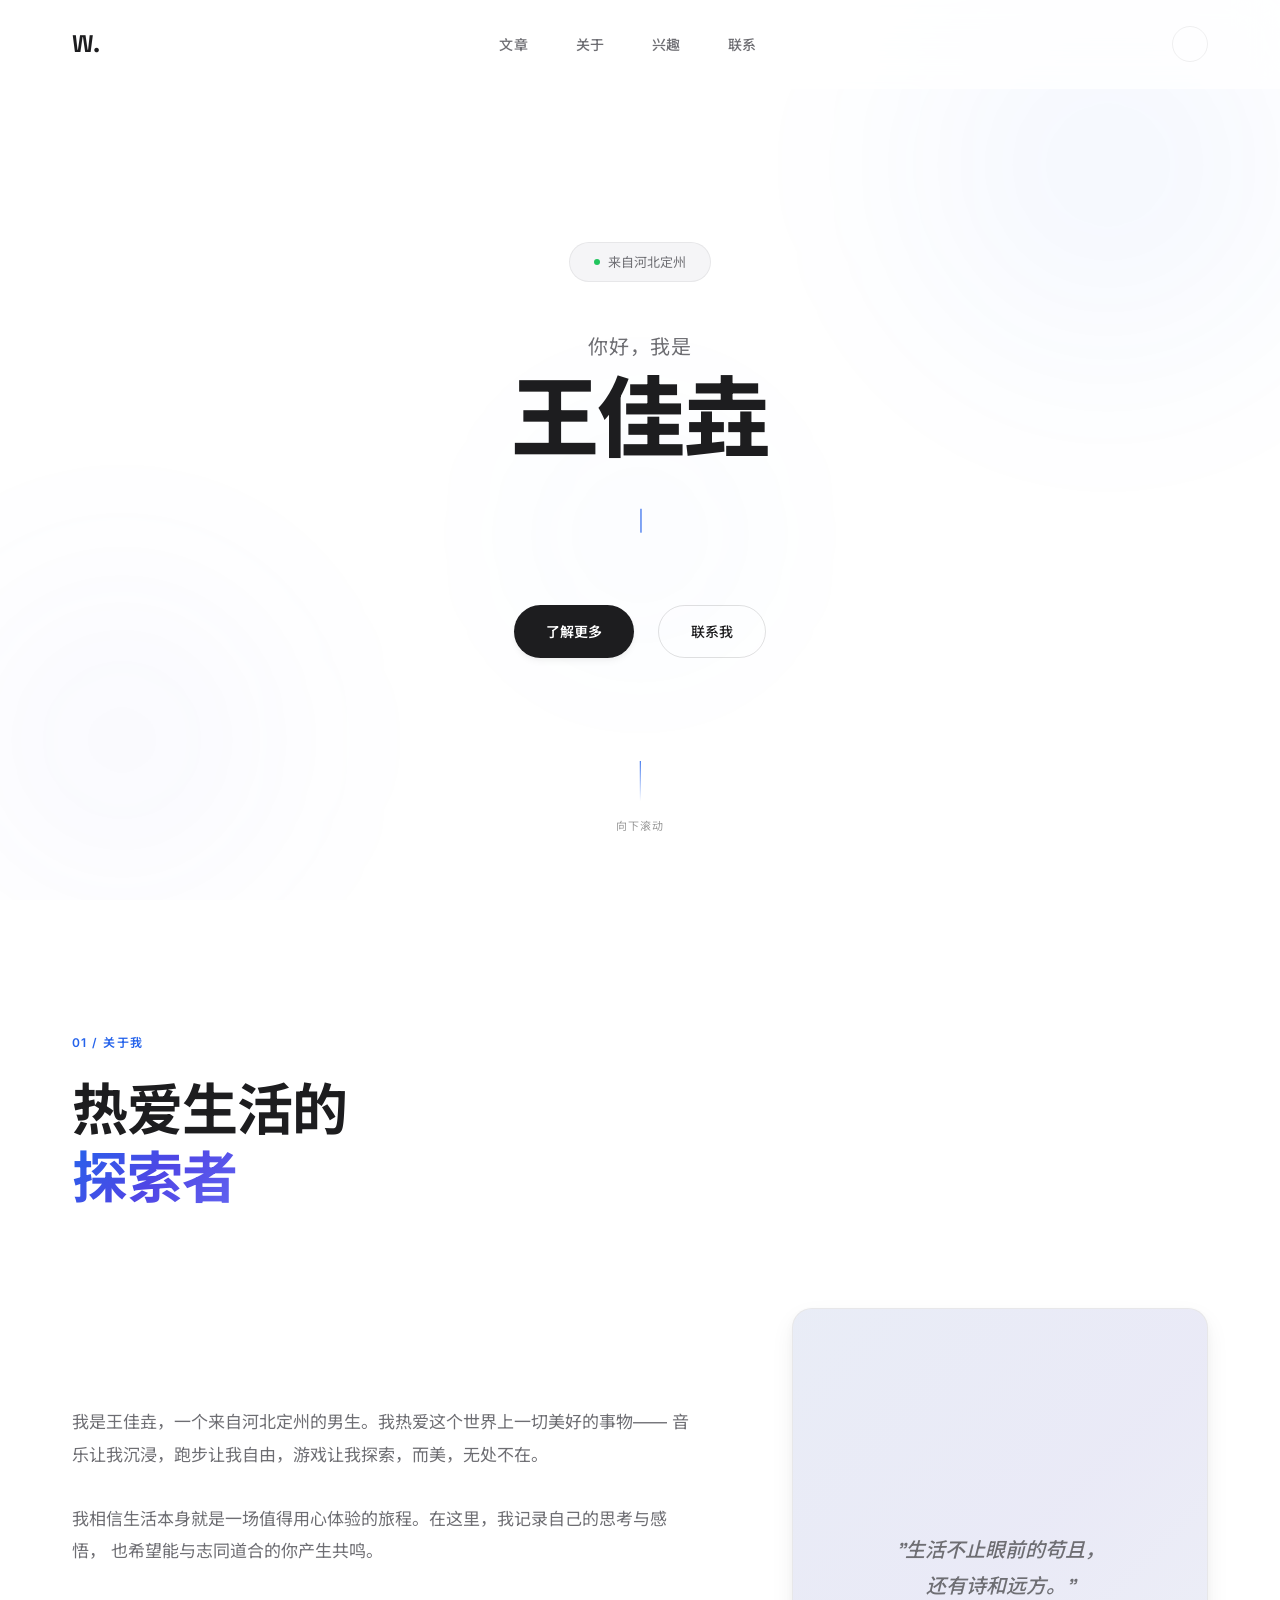
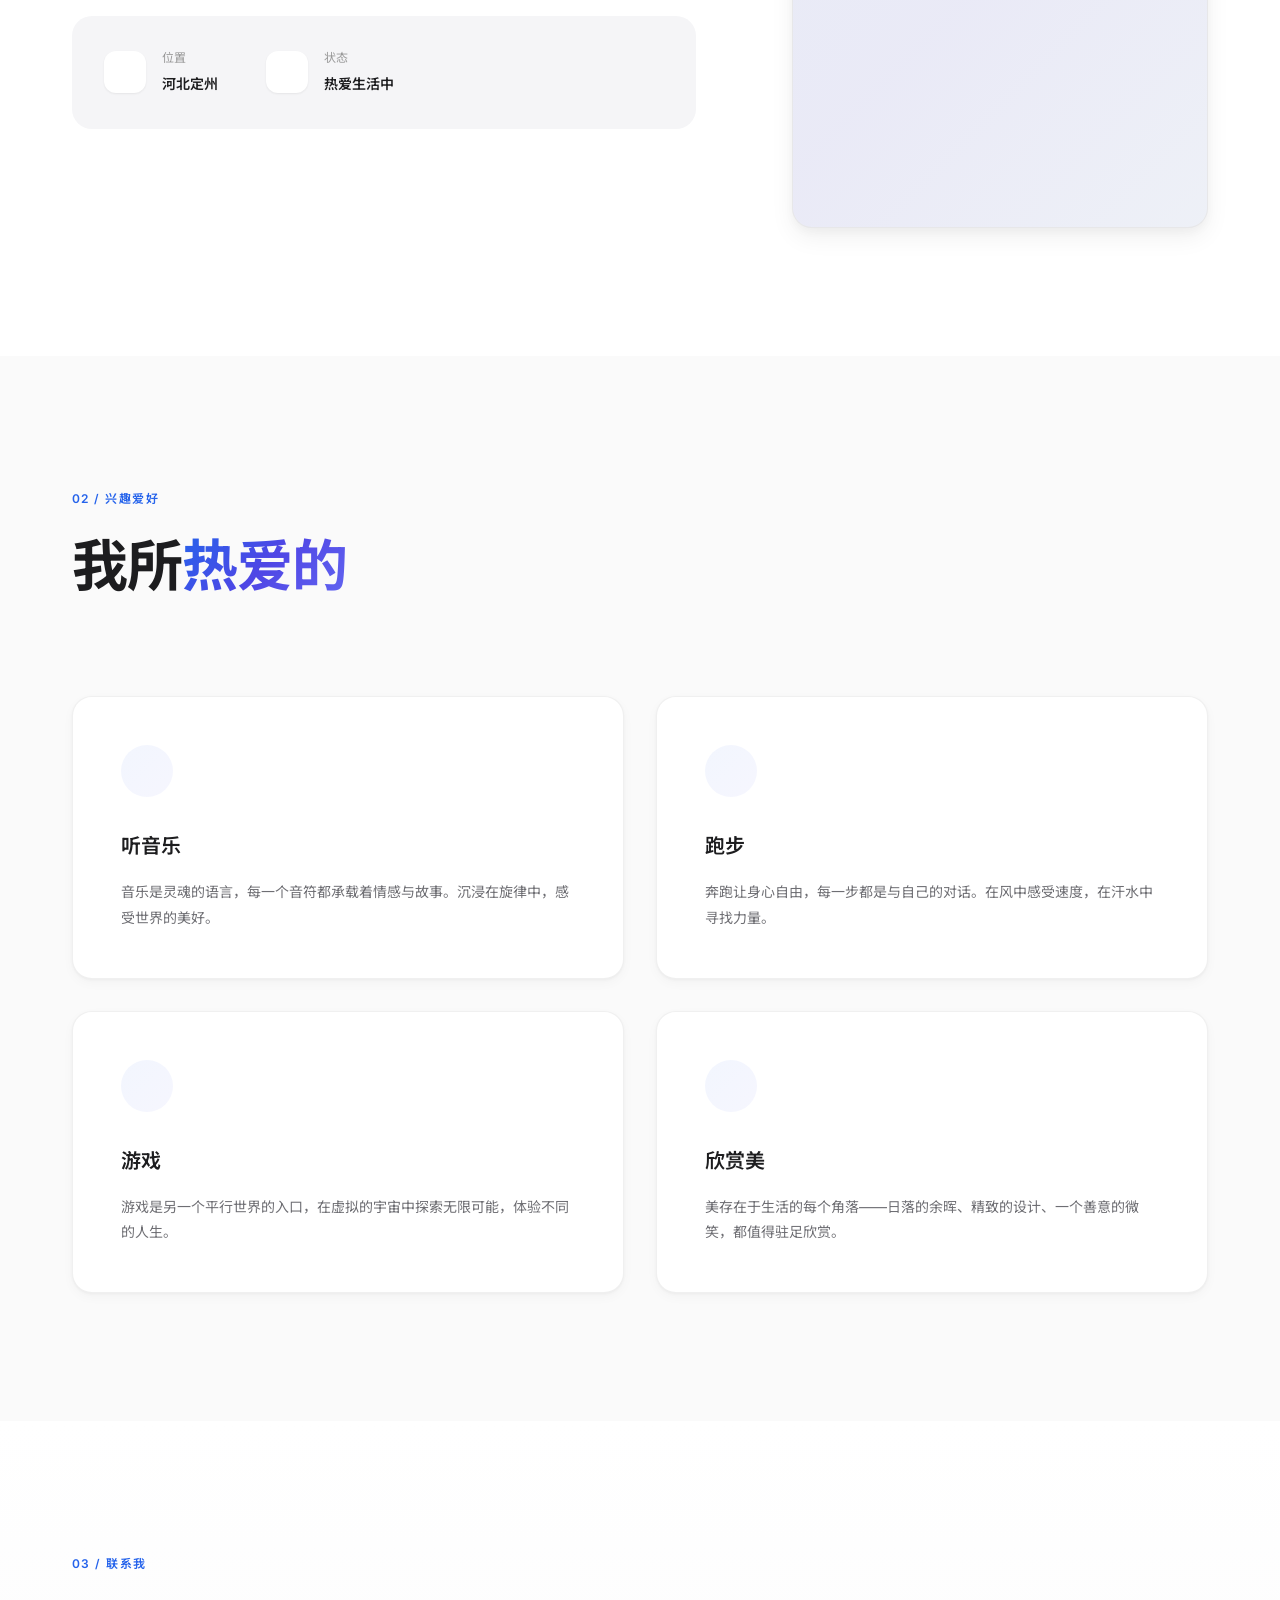
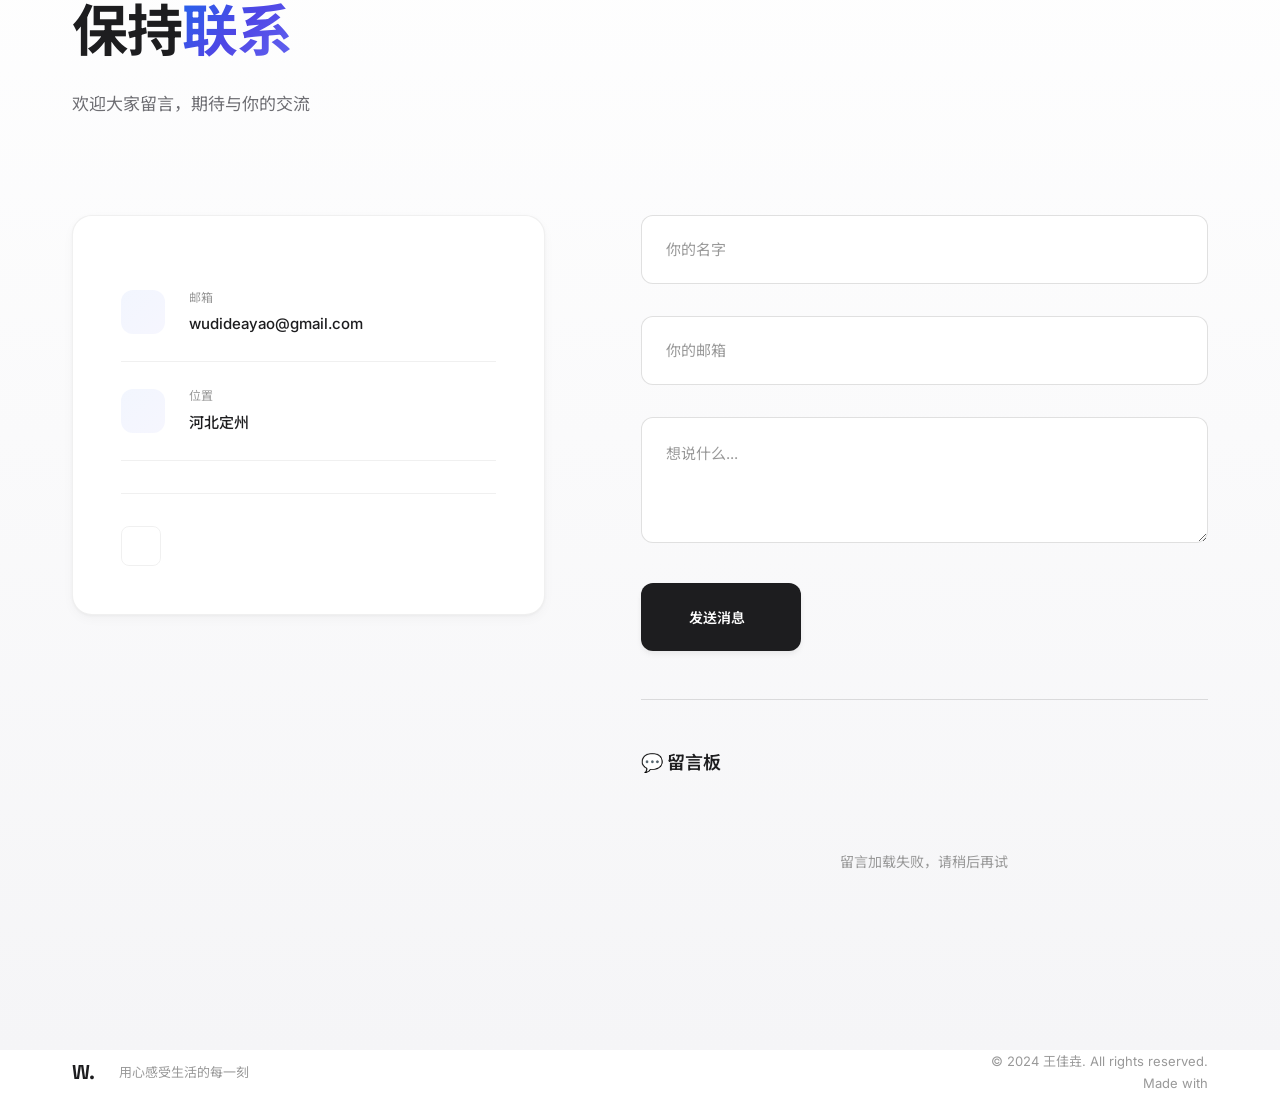
==== commit cb31bf8a: "feat: 搭建留言系统 - Flask API + Gmail SMTP + 留言板" ====
--- a/index.html
+++ b/index.html
@@ -245,7 +245,7 @@
                     </div>
                 </div>
                 <div class="contact-form-wrapper animate-on-scroll">
-                    <form class="contact-form" id="contactForm" action="https://formspree.io/f/xrbbrbzy" method="POST">
+                    <form class="contact-form" id="contactForm">
                         <div class="form-group">
                             <input type="text" id="name" name="name" placeholder="你的名字" required>
                             <label for="name">名字</label>
@@ -263,6 +263,15 @@
                             <i class="fas fa-paper-plane"></i>
                         </button>
                     </form>
+                    <!-- 留言板 -->
+                    <div class="message-board" id="messageBoard">
+                        <div class="message-board-header">
+                            <h3 class="message-board-title">💬 留言板</h3>
+                        </div>
+                        <div class="message-list" id="messageList">
+                            <div class="message-loading">加载留言中...</div>
+                        </div>
+                    </div>
                 </div>
             </div>
         </div>
--- a/css/style.css
+++ b/css/style.css
@@ -958,6 +958,91 @@
 }
 
 /* ============================================
+   留言板
+   ============================================ */
+.message-board {
+    margin-top: var(--space-2xl);
+    padding-top: var(--space-2xl);
+    border-top: 1px solid var(--color-border-hover);
+}
+
+.message-board-header {
+    margin-bottom: var(--space-lg);
+}
+
+.message-board-title {
+    font-size: 1.125rem;
+    font-weight: 600;
+    color: var(--color-text-primary);
+    margin: 0;
+}
+
+.message-list {
+    display: flex;
+    flex-direction: column;
+    gap: var(--space-md);
+}
+
+.message-loading,
+.message-empty {
+    text-align: center;
+    padding: var(--space-2xl);
+    color: var(--color-text-tertiary);
+    font-size: 0.875rem;
+}
+
+.message-item {
+    background: var(--color-bg-secondary);
+    border-radius: var(--radius-md);
+    padding: var(--space-lg);
+    transition: all var(--transition-base);
+    border: 1px solid var(--color-border-hover);
+}
+
+.message-item:hover {
+    border-color: var(--color-accent-1);
+    box-shadow: 0 2px 8px rgba(0,0,0,0.04);
+}
+
+.message-header {
+    display: flex;
+    justify-content: space-between;
+    align-items: center;
+    margin-bottom: var(--space-sm);
+}
+
+.message-author {
+    font-weight: 600;
+    font-size: 0.875rem;
+    color: var(--color-accent-1);
+}
+
+.message-date {
+    font-size: 0.75rem;
+    color: var(--color-text-tertiary);
+}
+
+.message-content {
+    font-size: 0.875rem;
+    color: var(--color-text-primary);
+    line-height: 1.6;
+    white-space: pre-wrap;
+    word-wrap: break-word;
+}
+
+/* 深色模式适配 */
+[data-theme="dark"] .message-item {
+    background: rgba(255,255,255,0.03);
+    border-color: rgba(255,255,255,0.08);
+}
+
+[data-theme="dark"] .message-item:hover {
+    border-color: var(--color-accent-1);
+}
+
+/* ============================================
+   Toast 通知
+   ============================================ */
    Footer
    ============================================ */
 .footer {
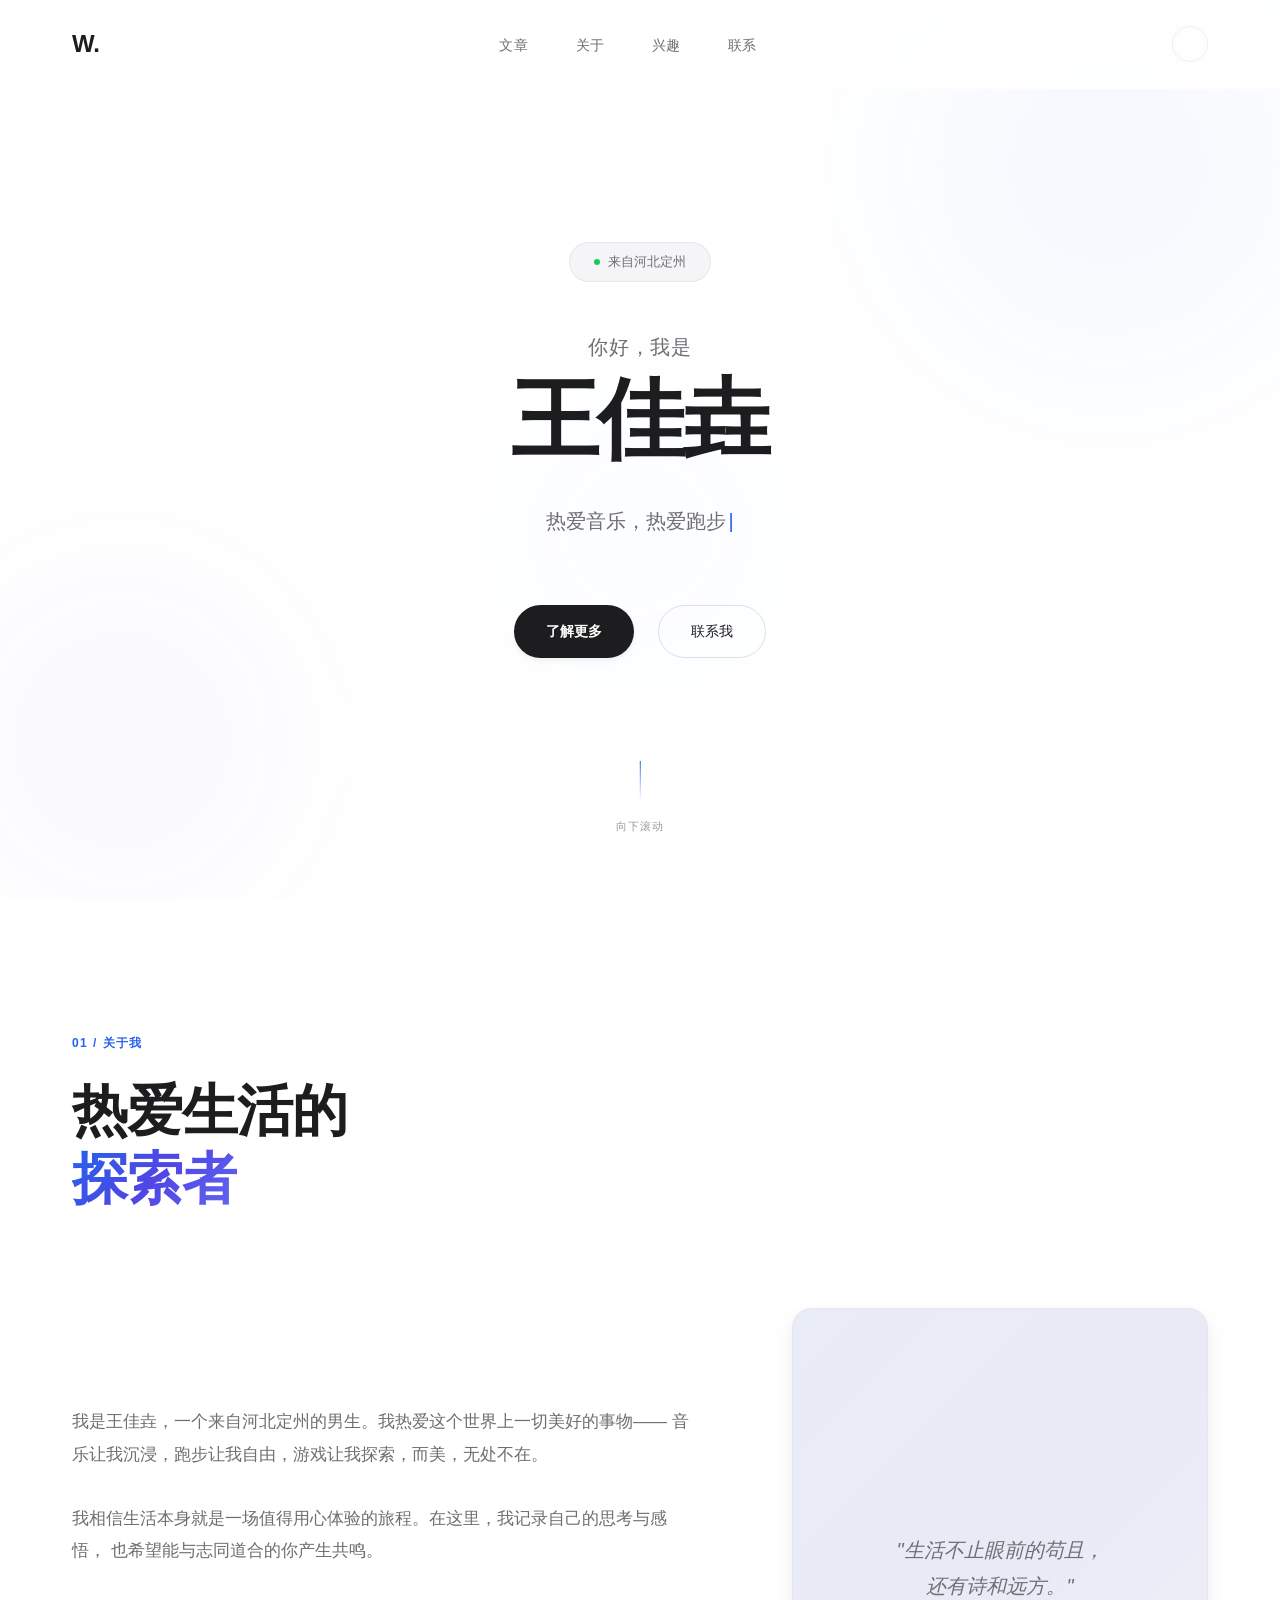
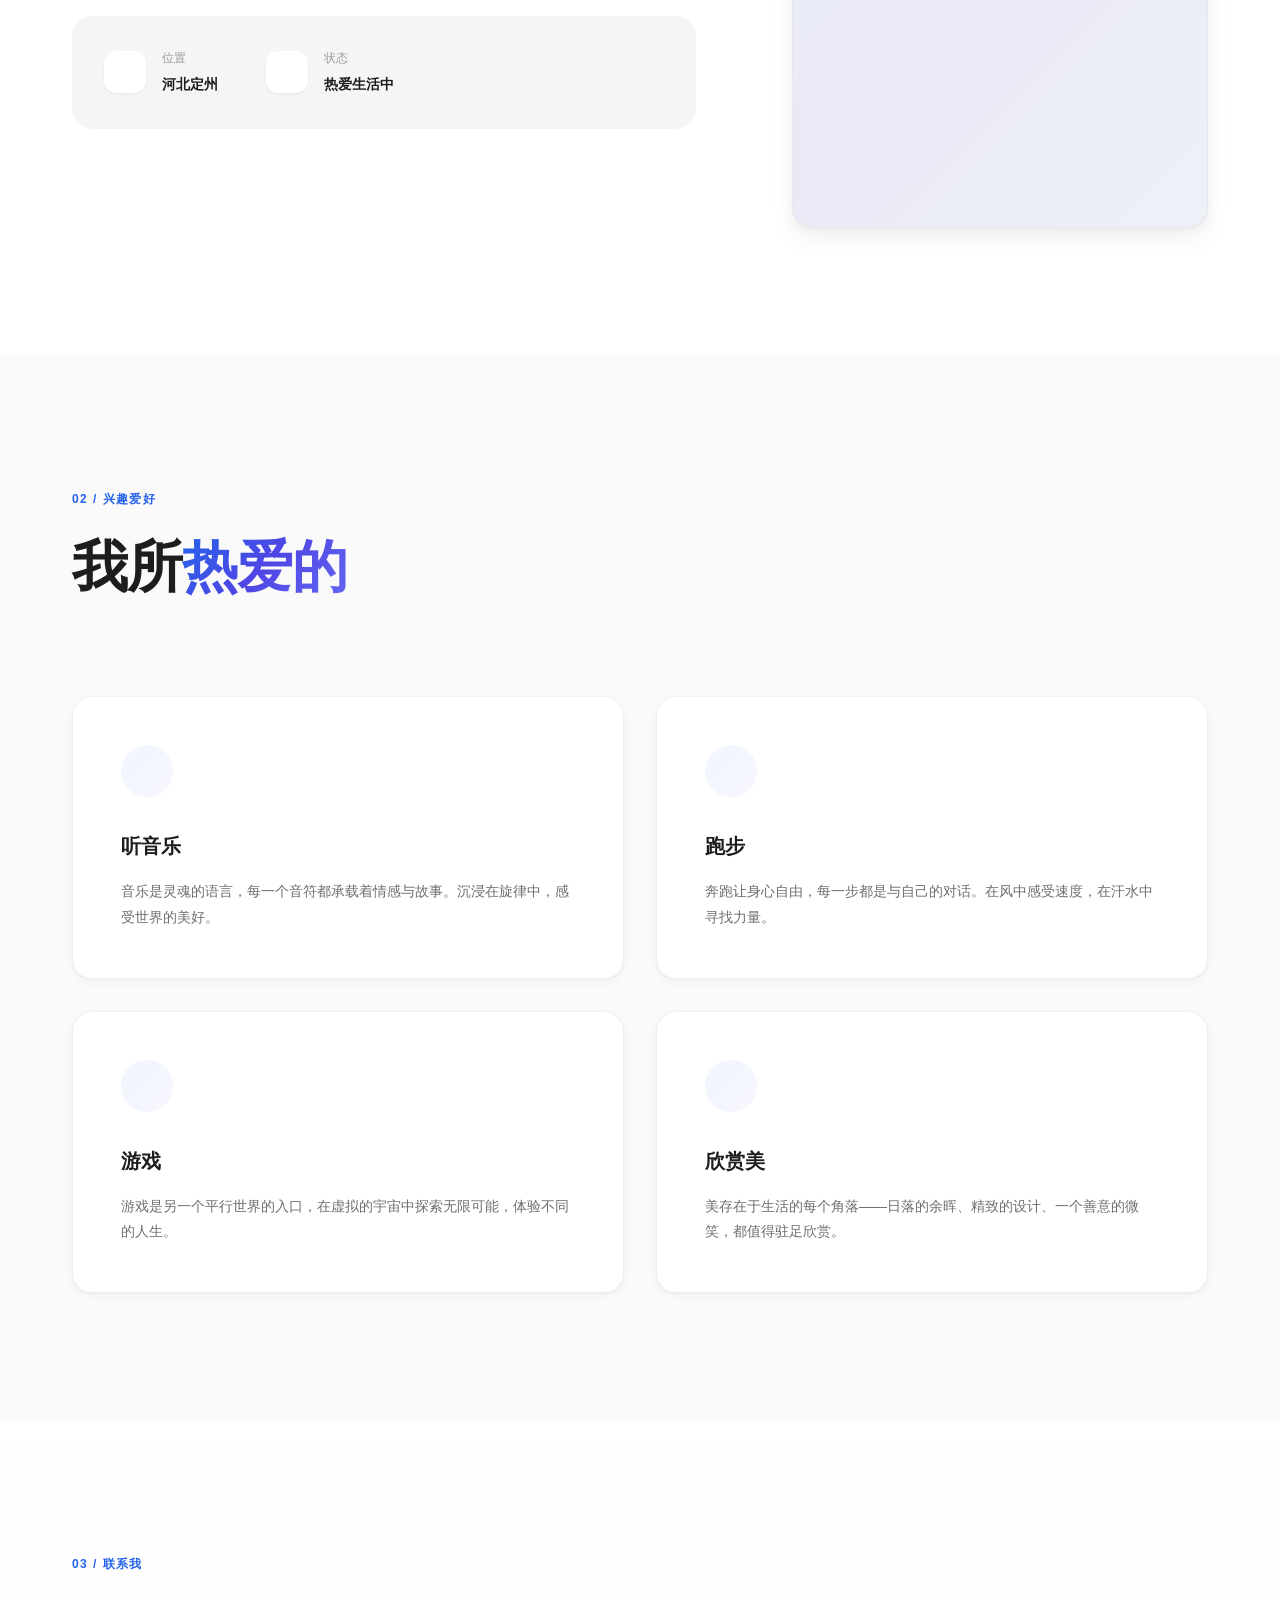
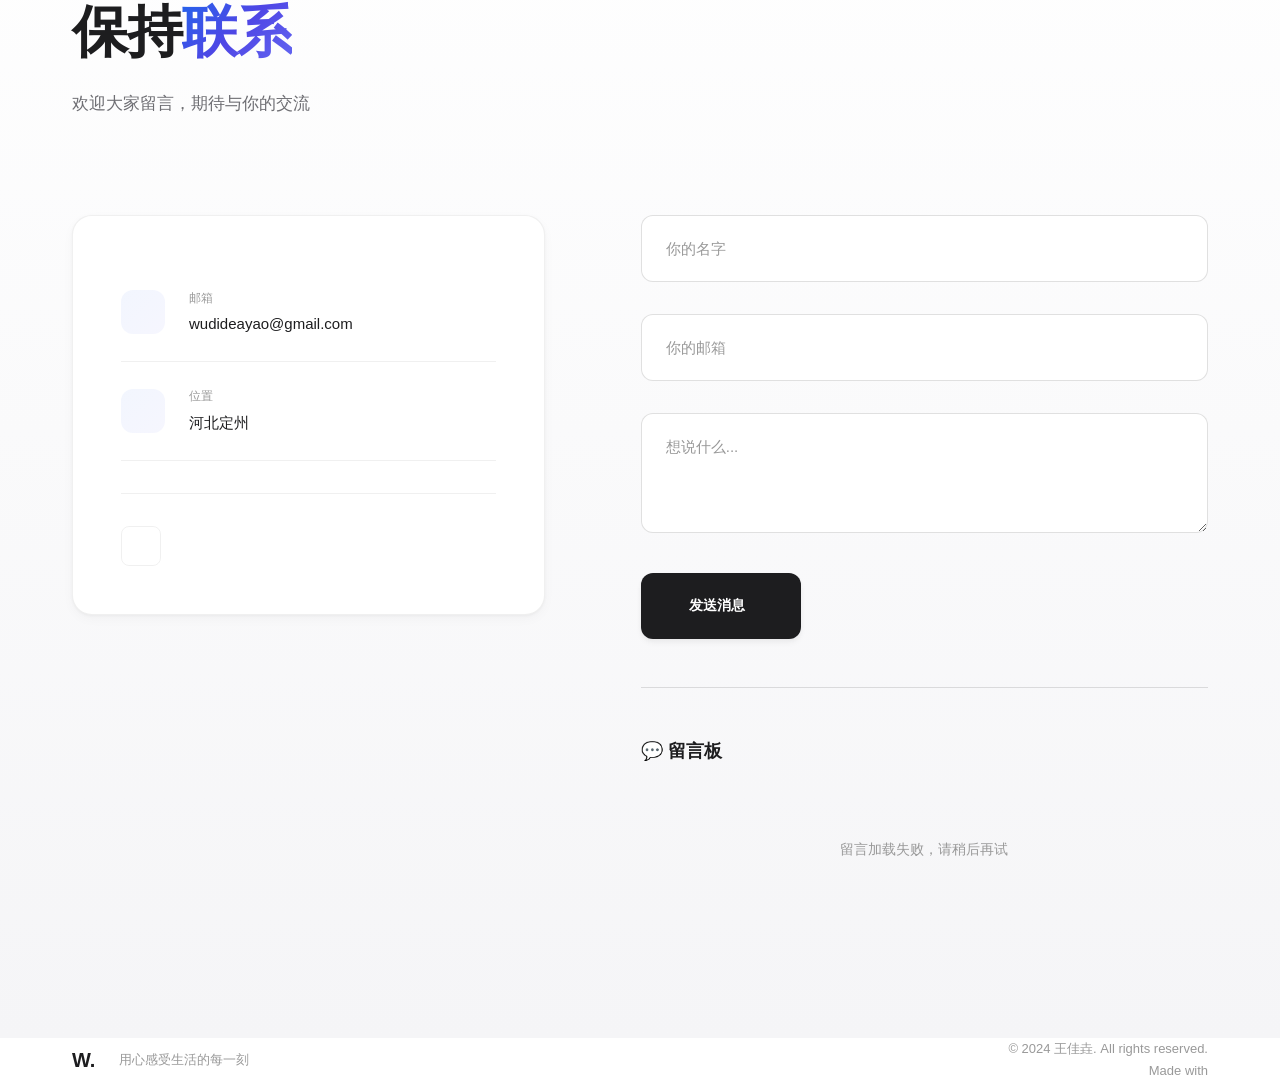
==== commit 92e02524: "feat: 字体本地化 + 干净 URL + sitemap + 统计" ====
--- a/index.html
+++ b/index.html
@@ -37,12 +37,15 @@
         }
     }
     </script>
-
-    <!-- Google Fonts (优化加载) -->
-    <link rel="preconnect" href="https://fonts.googleapis.com">
-    <link rel="preconnect" href="https://fonts.gstatic.com" crossorigin>
-    <link rel="preload" as="style" href="https://fonts.googleapis.com/css2?family=Inter:wght@300;400;500;600;700&family=Space+Grotesk:wght@400;500;700&family=Noto+Sans+SC:wght@300;400;500;700&display=swap">
-    <link href="https://fonts.googleapis.com/css2?family=Inter:wght@300;400;500;600;700&family=Space+Grotesk:wght@400;500;700&family=Noto+Sans+SC:wght@300;400;500;700&display=swap" rel="stylesheet">
+    
+    <!-- Canonical -->
+    <link rel="canonical" href="http://121.43.35.59/">
+    
+    <!-- Sitemap -->
+    <link rel="sitemap" type="application/xml" href="/sitemap.xml">
+
+    <!-- 本地字体（替代 Google Fonts，国内访问更快） -->
+    <link rel="stylesheet" href="/fonts/fonts.css">
     
     <!-- Font Awesome (本地) -->
     <link rel="stylesheet" href="/css/fontawesome/all.min.css">
@@ -376,5 +379,15 @@
 
     <!-- Scripts -->
     <script src="js/main.js"></script>
+    <!-- 简单访问统计 -->
+    <script>
+    (function(){
+        var img = document.createElement('img');
+        img.src = '/blog/api/health?ref=' + encodeURIComponent(window.location.pathname) + '&r=' + Math.random();
+        img.style.display = 'none';
+        document.body.appendChild(img);
+        setTimeout(function(){ img.remove(); }, 3000);
+    })();
+    </script>
 </body>
 </html>
--- a/css/style.css
+++ b/css/style.css
@@ -1038,6 +1038,60 @@
 
 [data-theme="dark"] .message-item:hover {
     border-color: var(--color-accent-1);
+}
+
+/* 博主回复 */
+.message-replies {
+    margin-top: var(--space-md);
+    padding-top: var(--space-md);
+    border-top: 1px dashed var(--color-border-hover);
+}
+
+.message-reply {
+    background: rgba(37, 99, 235, 0.04);
+    border-radius: var(--radius-sm);
+    padding: var(--space-md);
+    margin-top: var(--space-sm);
+    border-left: 3px solid var(--color-accent-1);
+}
+
+.message-reply:first-child {
+    margin-top: 0;
+}
+
+.reply-header {
+    display: flex;
+    align-items: center;
+    gap: var(--space-sm);
+    margin-bottom: var(--space-xs);
+}
+
+.reply-author {
+    font-weight: 600;
+    font-size: 0.875rem;
+    color: var(--color-accent-1);
+}
+
+.reply-badge {
+    font-size: 0.625rem;
+    background: var(--color-accent-1);
+    color: #fff;
+    padding: 1px 6px;
+    border-radius: 10px;
+    font-weight: 500;
+    letter-spacing: 0.02em;
+}
+
+.reply-content {
+    font-size: 0.875rem;
+    color: var(--color-text-primary);
+    line-height: 1.6;
+    white-space: pre-wrap;
+    word-wrap: break-word;
+}
+
+[data-theme="dark"] .message-reply {
+    background: rgba(37, 99, 235, 0.08);
 }
 
 /* ============================================
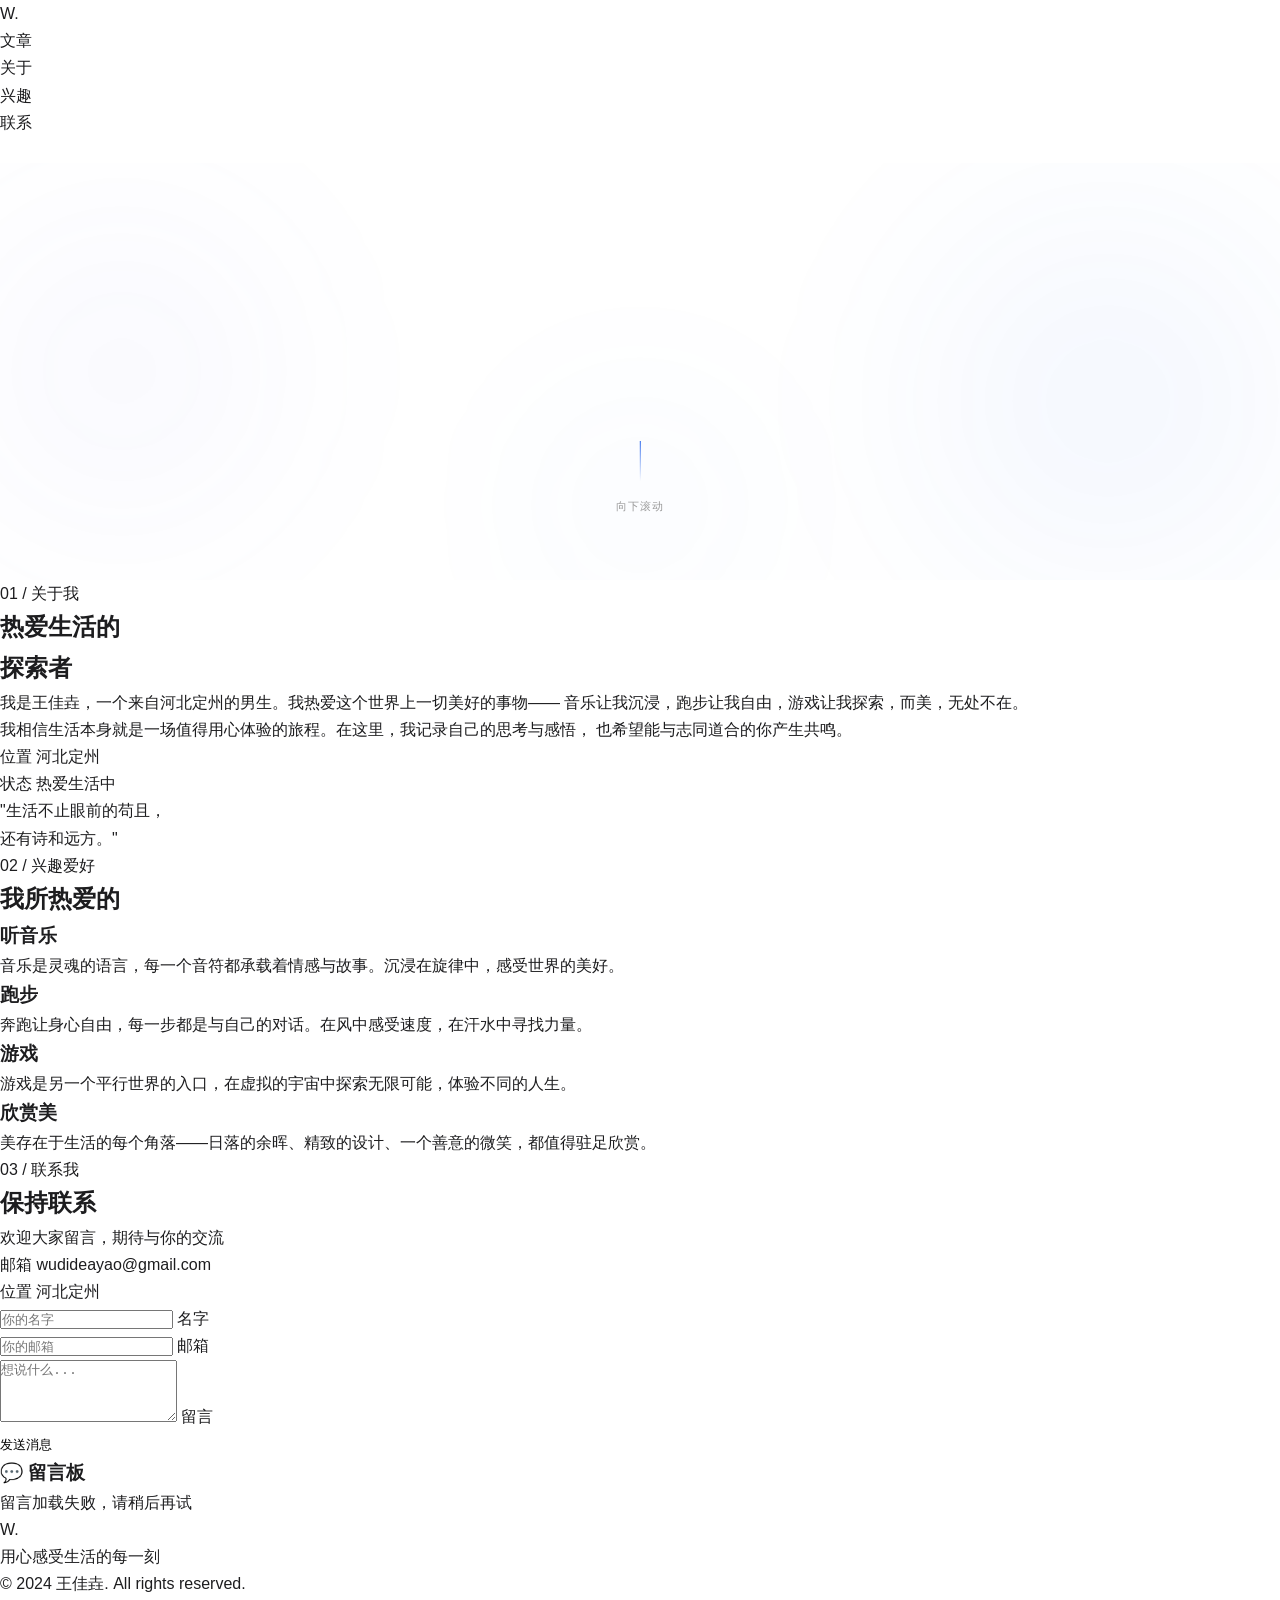
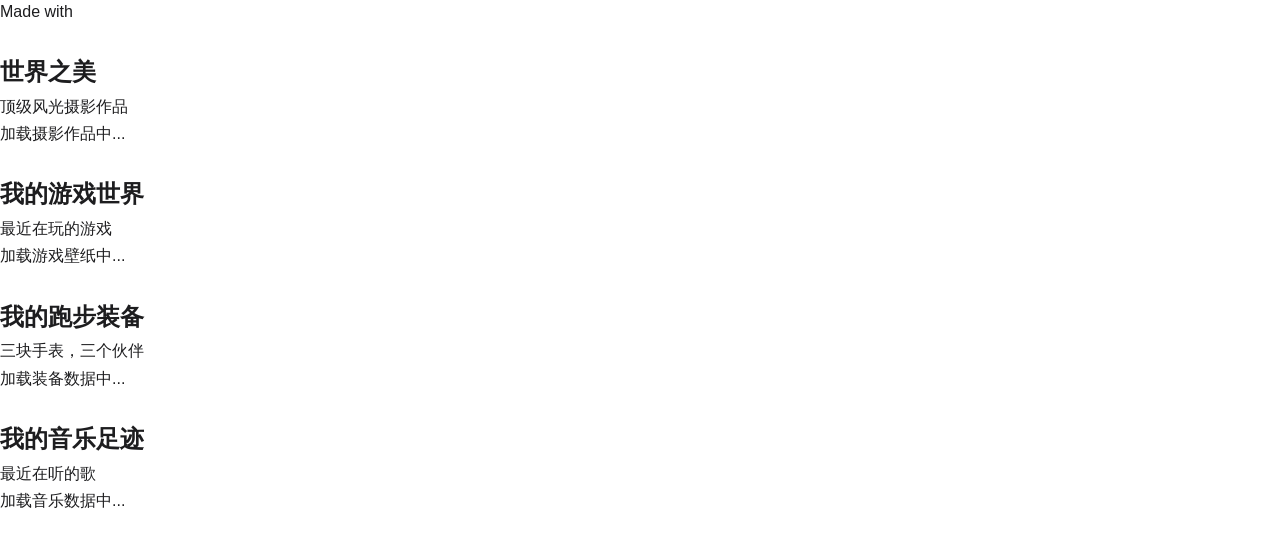
==== commit d47dca88: "feat: 暗色模式星空背景 + 调亮星星" ====
--- a/index.html
+++ b/index.html
@@ -57,9 +57,11 @@
     <meta name="apple-mobile-web-app-status-bar-style" content="default">
 
     <!-- Stylesheet -->
-    <link rel="stylesheet" href="css/style.css">
+    <link rel="stylesheet" href="css/style.css?v=2">
 </head>
 <body>
+    <!-- 星空背景（暗色模式显示） -->
+    <canvas id="starfield"></canvas>
     <!-- 导航栏 -->
     <nav class="navbar" id="navbar">
         <div class="nav-container">
--- a/css/style.css
+++ b/css/style.css
@@ -132,6 +132,31 @@
     cursor: pointer;
     font-family: inherit;
 }
+
+/* ============================================
+   星空背景（暗色模式显示）
+   ============================================ */
+#starfield {
+    position: fixed !important;
+    top: 0 !important;
+    left: 0 !important;
+    width: 100vw !important;
+    height: 100vh !important;
+    pointer-events: none !important;
+    z-index: 0 !important;
+    opacity: 0;
+    transition: opacity 1.2s ease;
+}
+
+[data-theme="dark"] #starfield {
+    opacity: 1;
+}
+
+/* ============================================
+   Hero Section
+   ============================================ */
+.hero {
+    position: relative;
 
 input, textarea {
     font-family: inherit;
@@ -262,7 +287,6 @@
    Hero Section
    ============================================ */
 .hero {
-    position: relative;
     min-height: 100vh;
     display: flex;
     align-items: center;
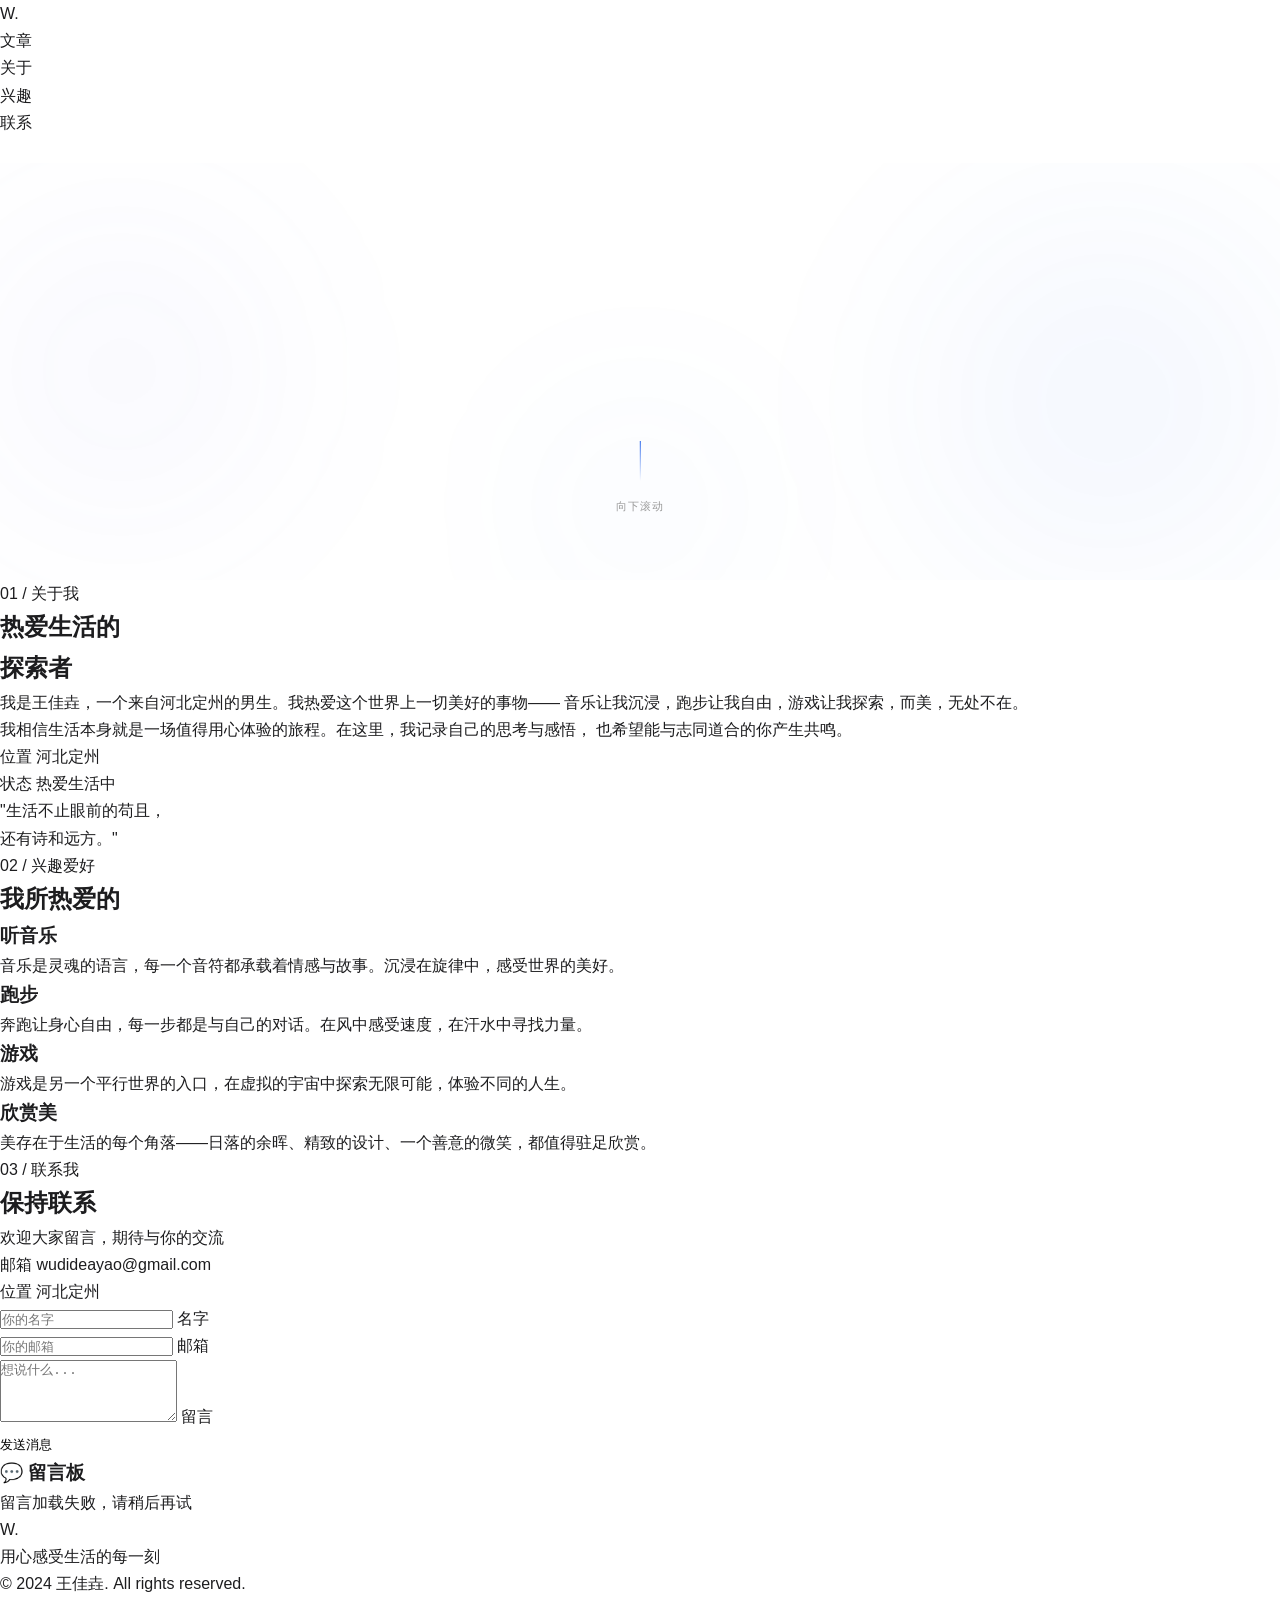
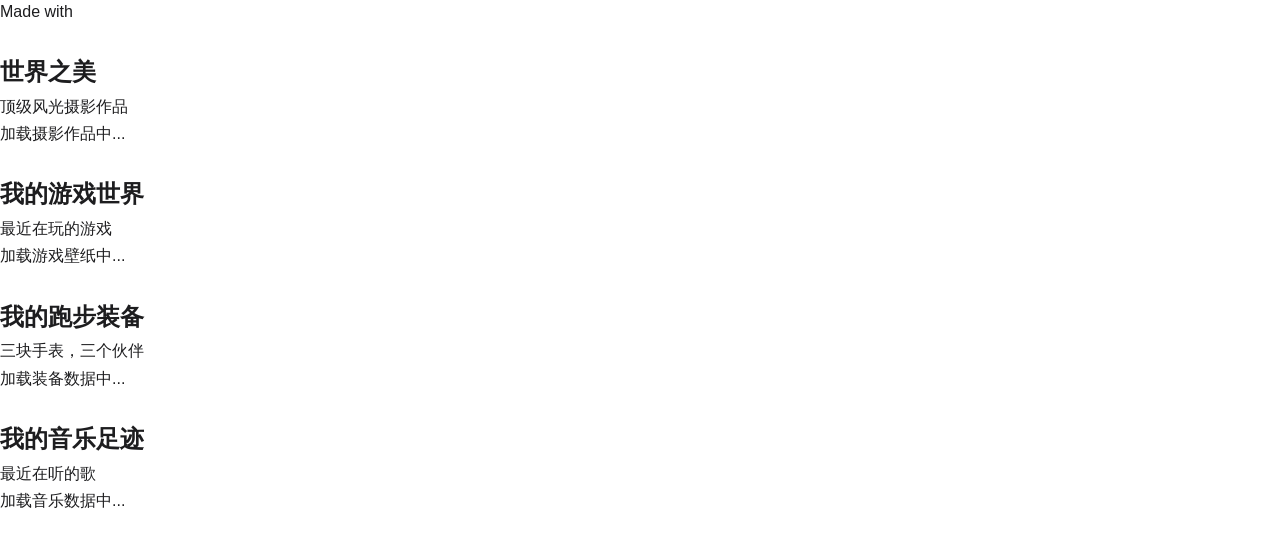
==== commit d82c4908: "fix: 星星改为仅限于 Hero 区域，修复 UI 遮挡问题" ====
--- a/index.html
+++ b/index.html
@@ -57,11 +57,9 @@
     <meta name="apple-mobile-web-app-status-bar-style" content="default">
 
     <!-- Stylesheet -->
-    <link rel="stylesheet" href="css/style.css?v=2">
+    <link rel="stylesheet" href="css/style.css?v=5">
 </head>
 <body>
-    <!-- 星空背景（暗色模式显示） -->
-    <canvas id="starfield"></canvas>
     <!-- 导航栏 -->
     <nav class="navbar" id="navbar">
         <div class="nav-container">
@@ -86,6 +84,7 @@
 
     <!-- Hero Section -->
     <section class="hero" id="hero">
+        <canvas id="heroStarfield"></canvas>
         <div class="hero-decoration">
             <div class="hero-orb hero-orb-1"></div>
             <div class="hero-orb hero-orb-2"></div>
@@ -380,7 +379,7 @@
     </button>
 
     <!-- Scripts -->
-    <script src="js/main.js"></script>
+    <script src="js/main.js?v=2"></script>
     <!-- 简单访问统计 -->
     <script>
     (function(){
--- a/css/style.css
+++ b/css/style.css
@@ -134,21 +134,21 @@
 }
 
 /* ============================================
-   星空背景（暗色模式显示）
-   ============================================ */
-#starfield {
-    position: fixed !important;
-    top: 0 !important;
-    left: 0 !important;
-    width: 100vw !important;
-    height: 100vh !important;
-    pointer-events: none !important;
-    z-index: 0 !important;
+   Hero 区域星星（暗色模式显示）
+   ============================================ */
+#heroStarfield {
+    position: absolute;
+    top: 0;
+    left: 0;
+    width: 100%;
+    height: 100%;
+    pointer-events: none;
+    z-index: 0;
     opacity: 0;
-    transition: opacity 1.2s ease;
-}
-
-[data-theme="dark"] #starfield {
+    transition: opacity 1.5s ease;
+}
+
+[data-theme="dark"] #heroStarfield {
     opacity: 1;
 }
 
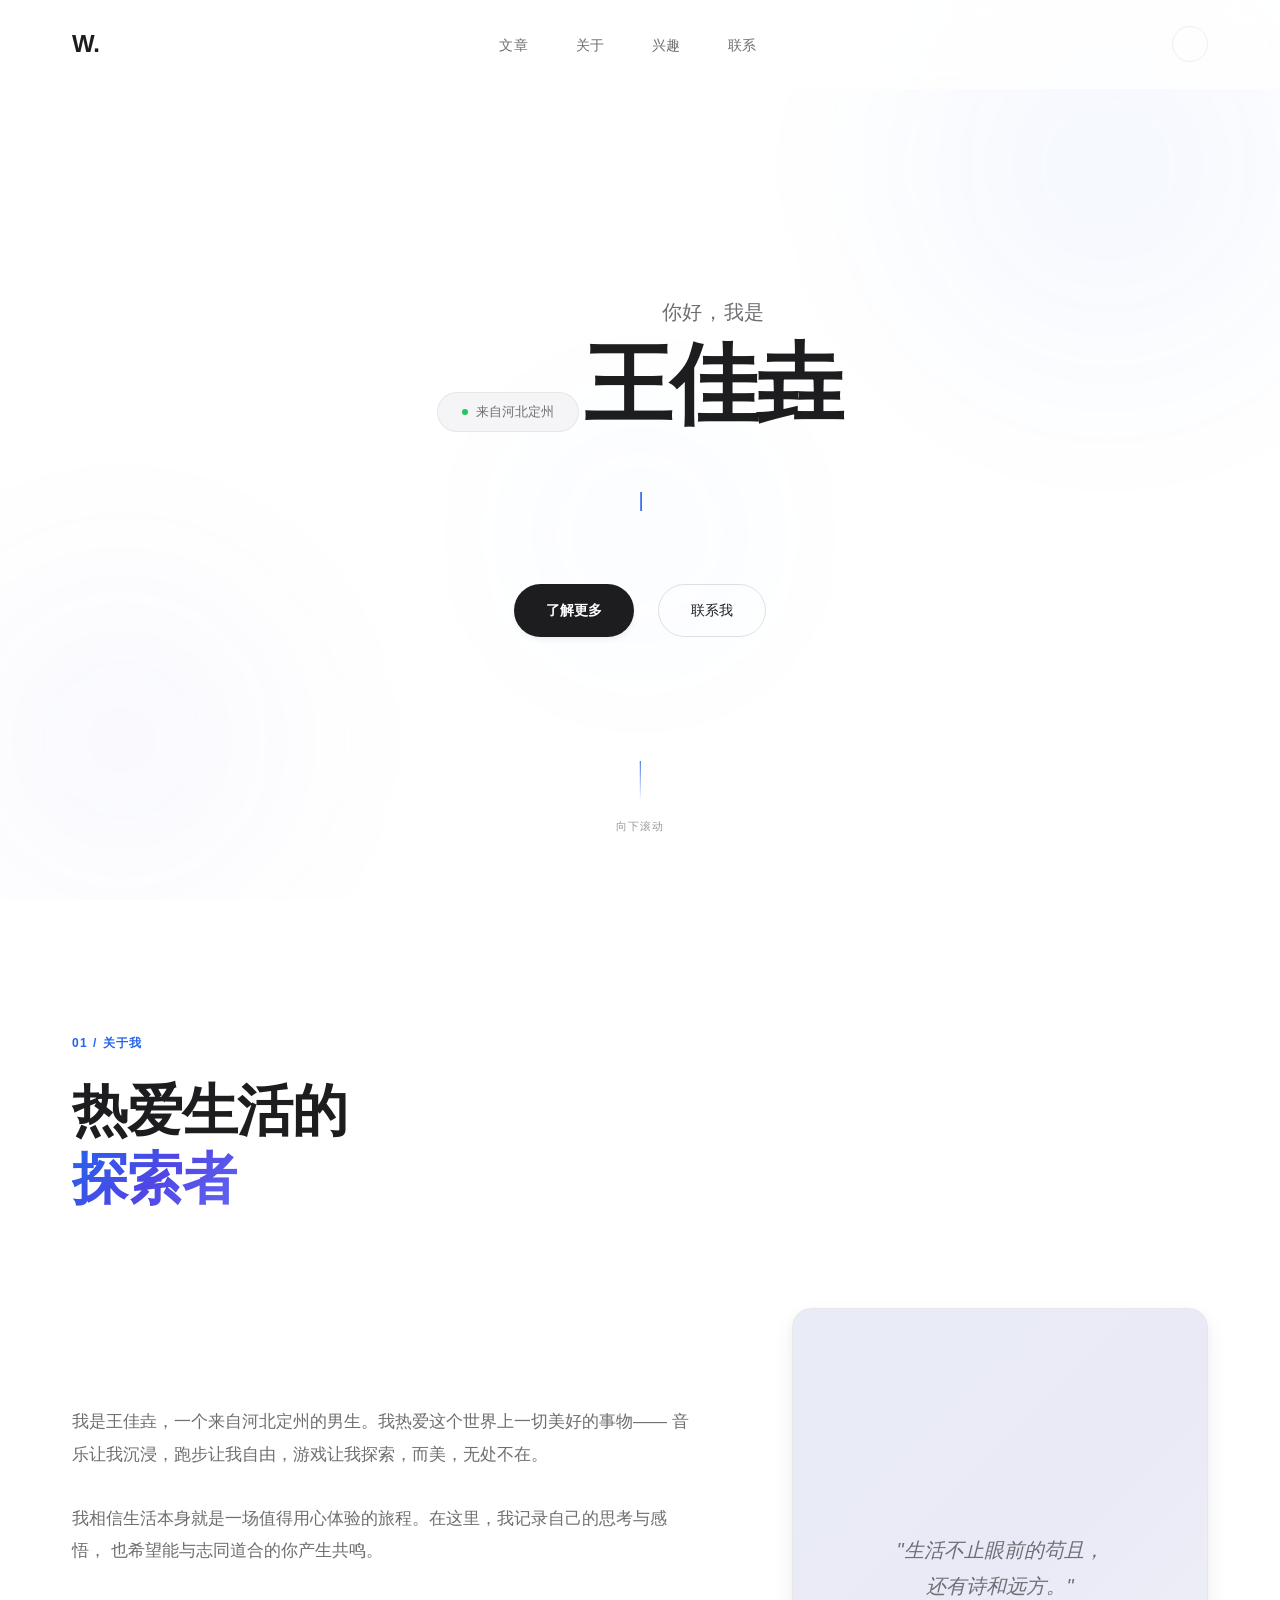
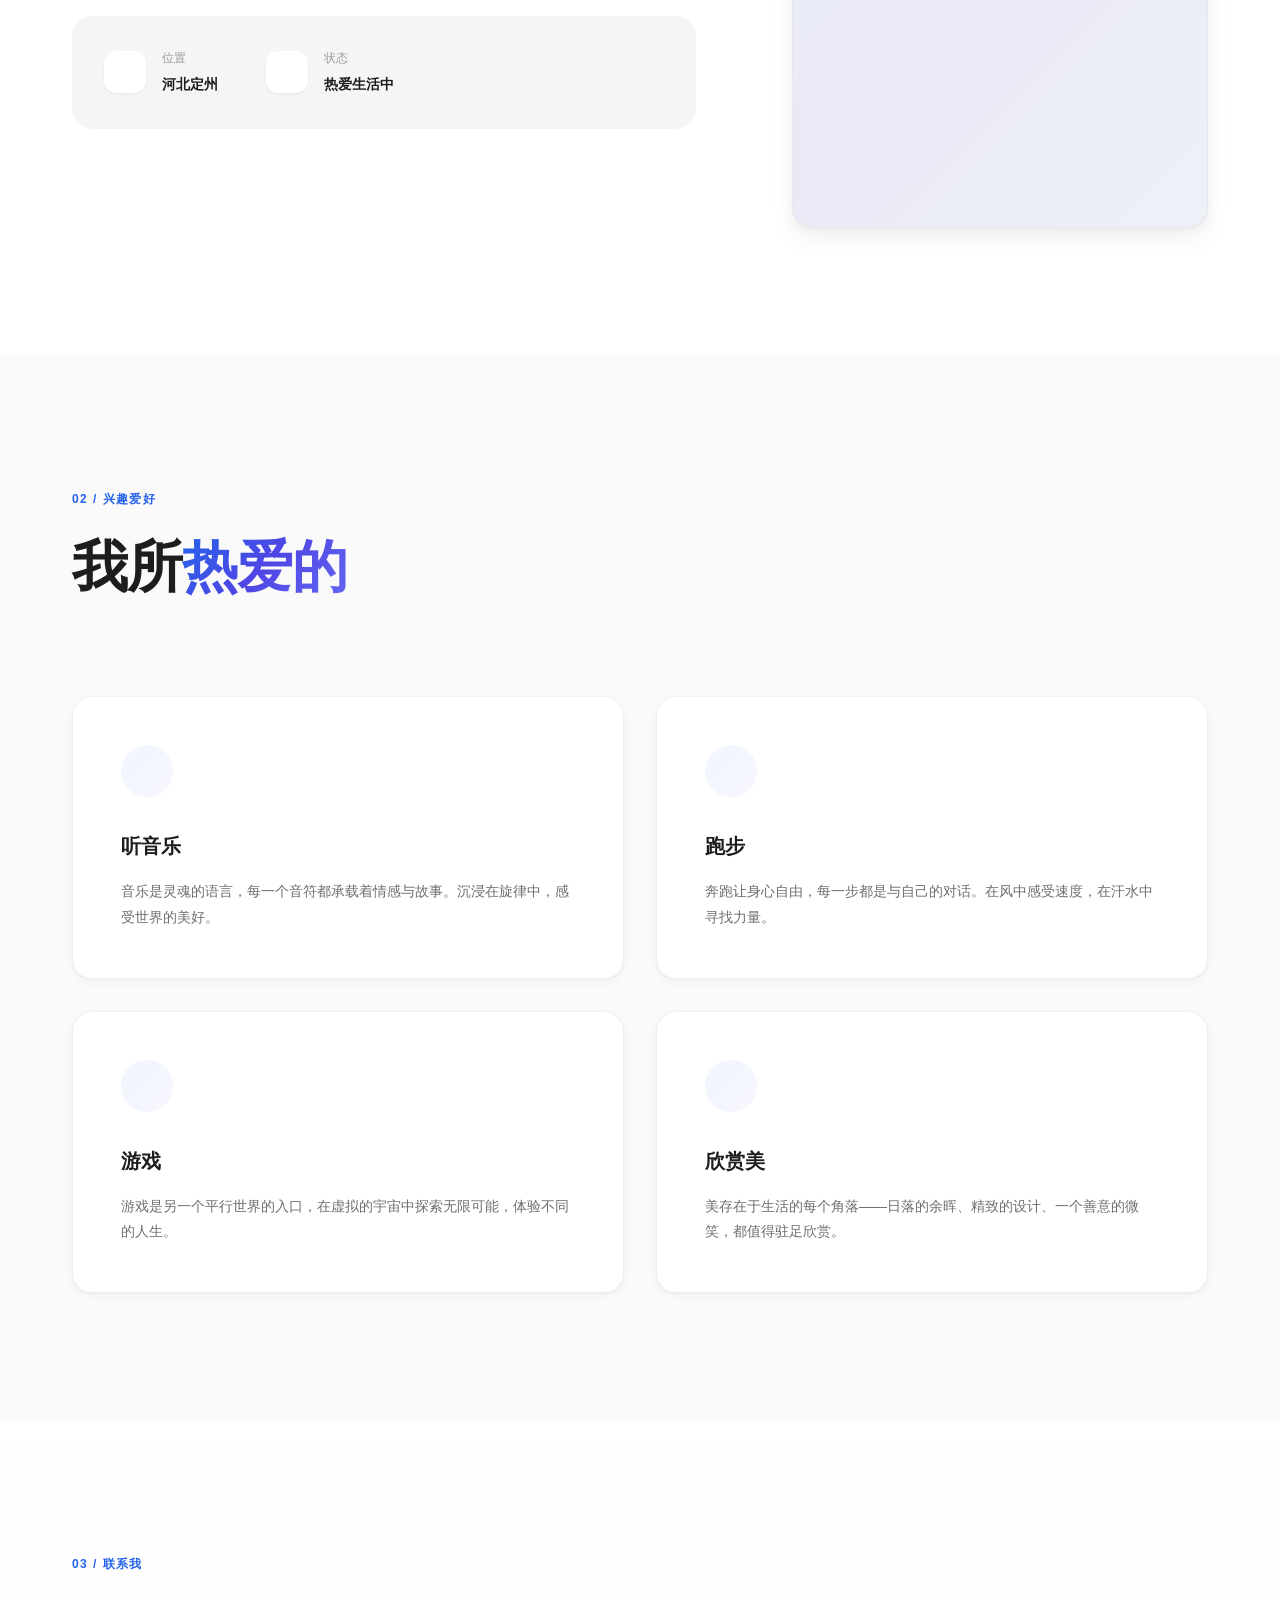
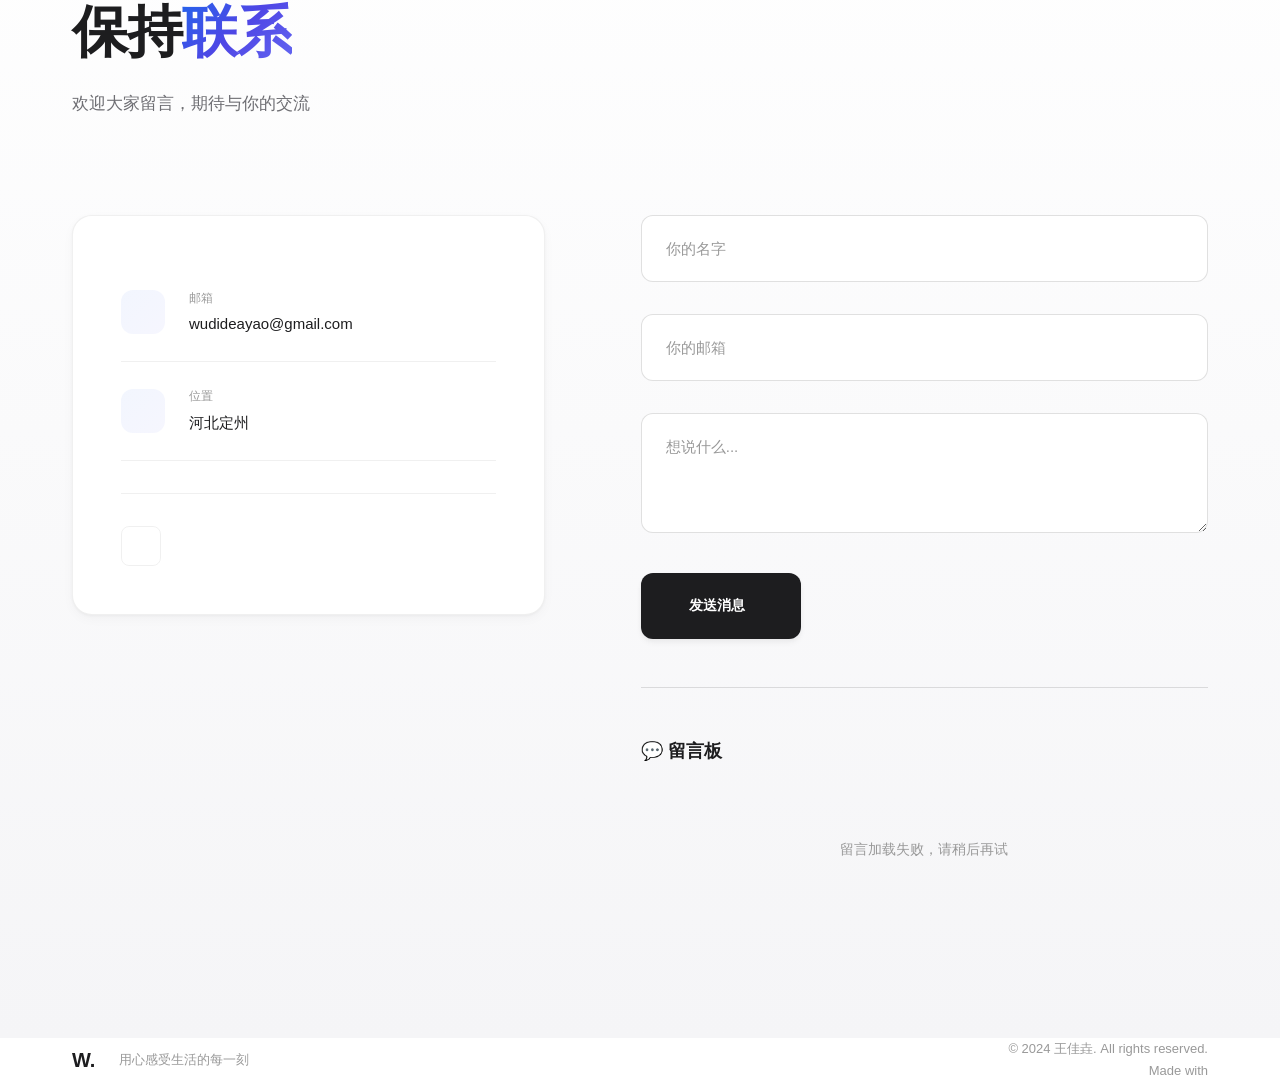
==== commit e1a04764: "feat: 粒子姓名效果 - 名字由星星粒子组成，鼠标散开/汇聚" ====
--- a/index.html
+++ b/index.html
@@ -57,7 +57,7 @@
     <meta name="apple-mobile-web-app-status-bar-style" content="default">
 
     <!-- Stylesheet -->
-    <link rel="stylesheet" href="css/style.css?v=5">
+    <link rel="stylesheet" href="css/style.css?v=8">
 </head>
 <body>
     <!-- 导航栏 -->
@@ -84,7 +84,6 @@
 
     <!-- Hero Section -->
     <section class="hero" id="hero">
-        <canvas id="heroStarfield"></canvas>
         <div class="hero-decoration">
             <div class="hero-orb hero-orb-1"></div>
             <div class="hero-orb hero-orb-2"></div>
@@ -97,7 +96,8 @@
             </div>
             <h1 class="hero-title animate-in">
                 <span class="title-line">你好，我是</span>
-                <span class="title-name">王佳垚</span>
+                <span class="title-name" id="titleName">王佳垚</span>
+                <canvas id="particleCanvas" class="particle-canvas"></canvas>
             </h1>
             <div class="hero-subtitle animate-in">
                 <span class="typing-text" id="typingText"></span>
@@ -379,7 +379,7 @@
     </button>
 
     <!-- Scripts -->
-    <script src="js/main.js?v=2"></script>
+    <script src="js/main.js?v=3"></script>
     <!-- 简单访问统计 -->
     <script>
     (function(){
--- a/css/style.css
+++ b/css/style.css
@@ -157,6 +157,43 @@
    ============================================ */
 .hero {
     position: relative;
+    min-height: 100vh;
+    display: flex;
+    align-items: center;
+    justify-content: center;
+    padding: var(--space-5xl) 0 var(--space-4xl);
+    text-align: center;
+    overflow: hidden;
+    background: linear-gradient(180deg, var(--color-bg-primary) 0%, var(--color-bg-tertiary) 100%);
+}
+
+/* 粒子姓名画布 - 覆盖在名字上，暗色模式显示 */
+.hero-title {
+    position: relative;
+    display: inline-block;
+}
+
+.particle-canvas {
+    position: absolute !important;
+    top: 0 !important;
+    left: 0 !important;
+    width: 100% !important;
+    height: 100% !important;
+    pointer-events: auto !important;
+    z-index: 2 !important;
+    opacity: 0;
+    transition: opacity 0.8s ease;
+}
+
+[data-theme="dark"] .particle-canvas {
+    opacity: 1;
+}
+
+/* 暗色模式隐藏文字，只显示粒子 */
+[data-theme="dark"] .title-name {
+    color: transparent !important;
+    -webkit-text-fill-color: transparent;
+}
 
 input, textarea {
     font-family: inherit;
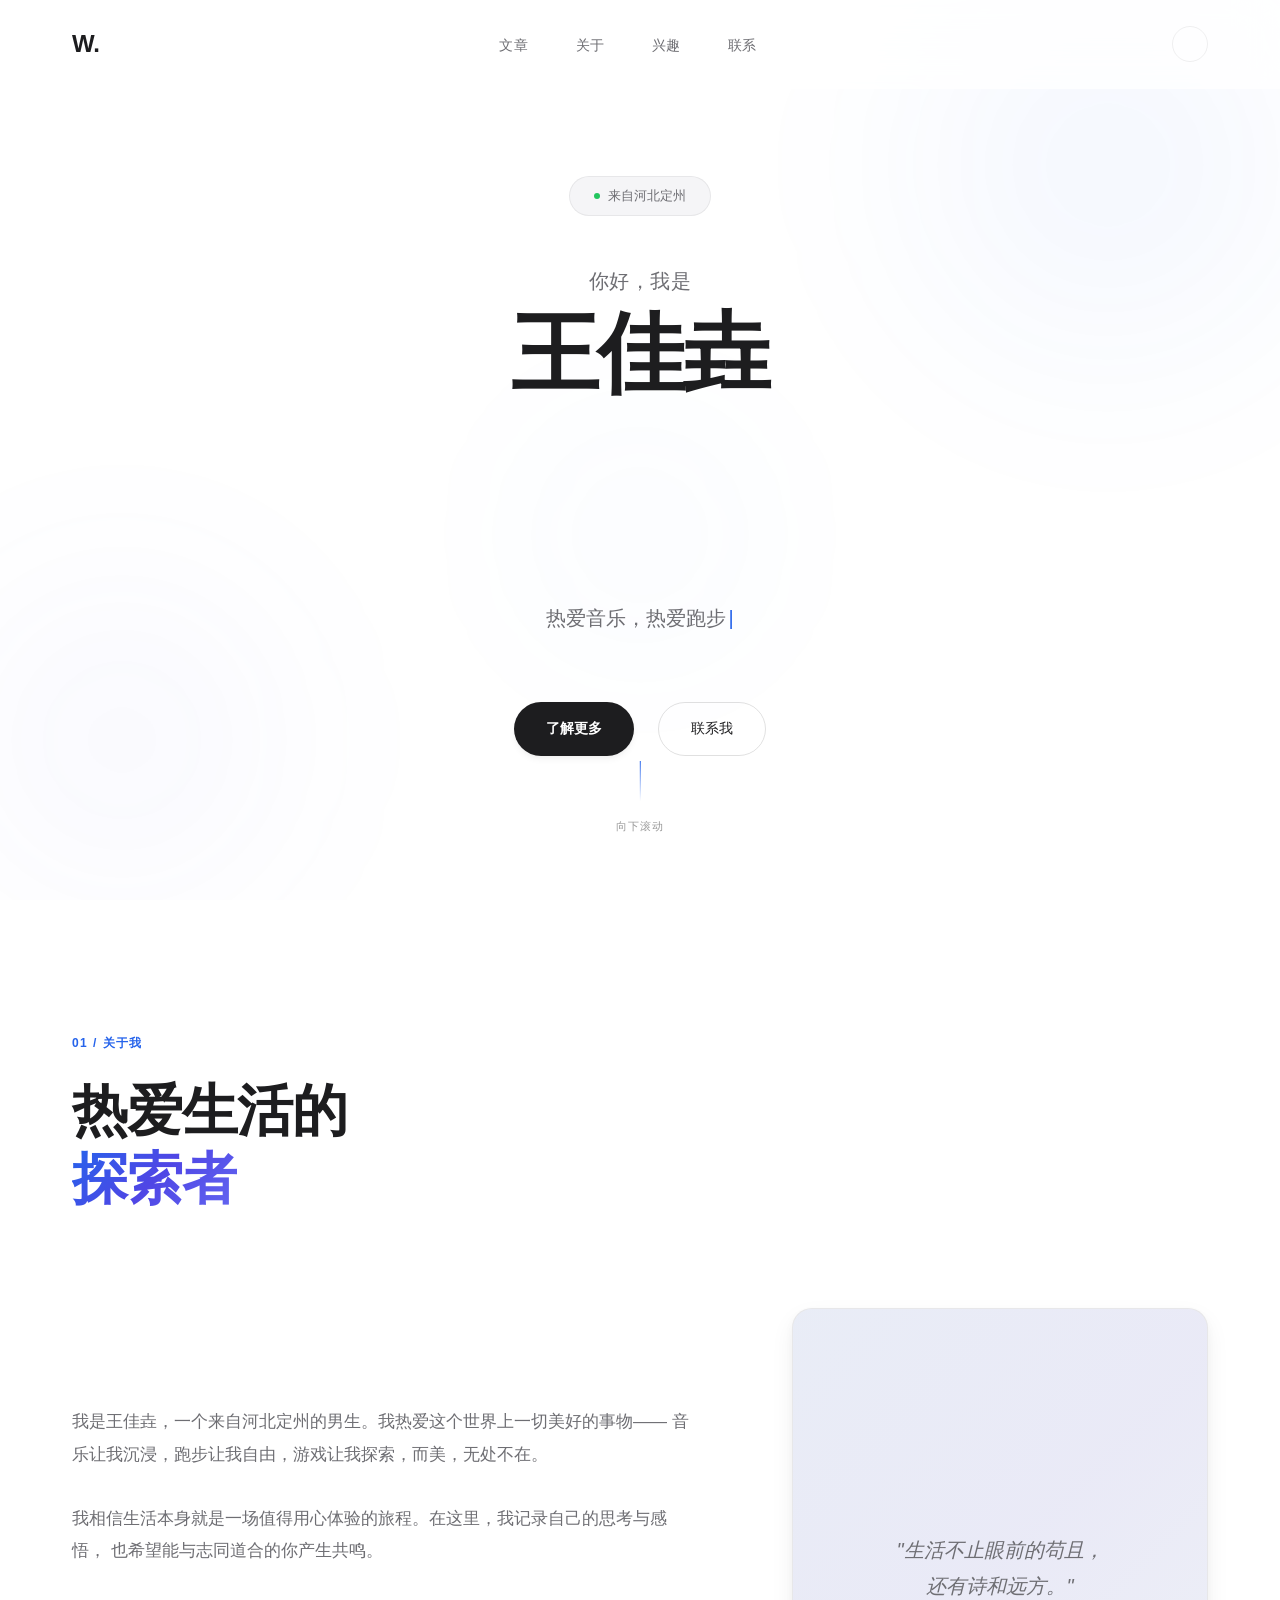
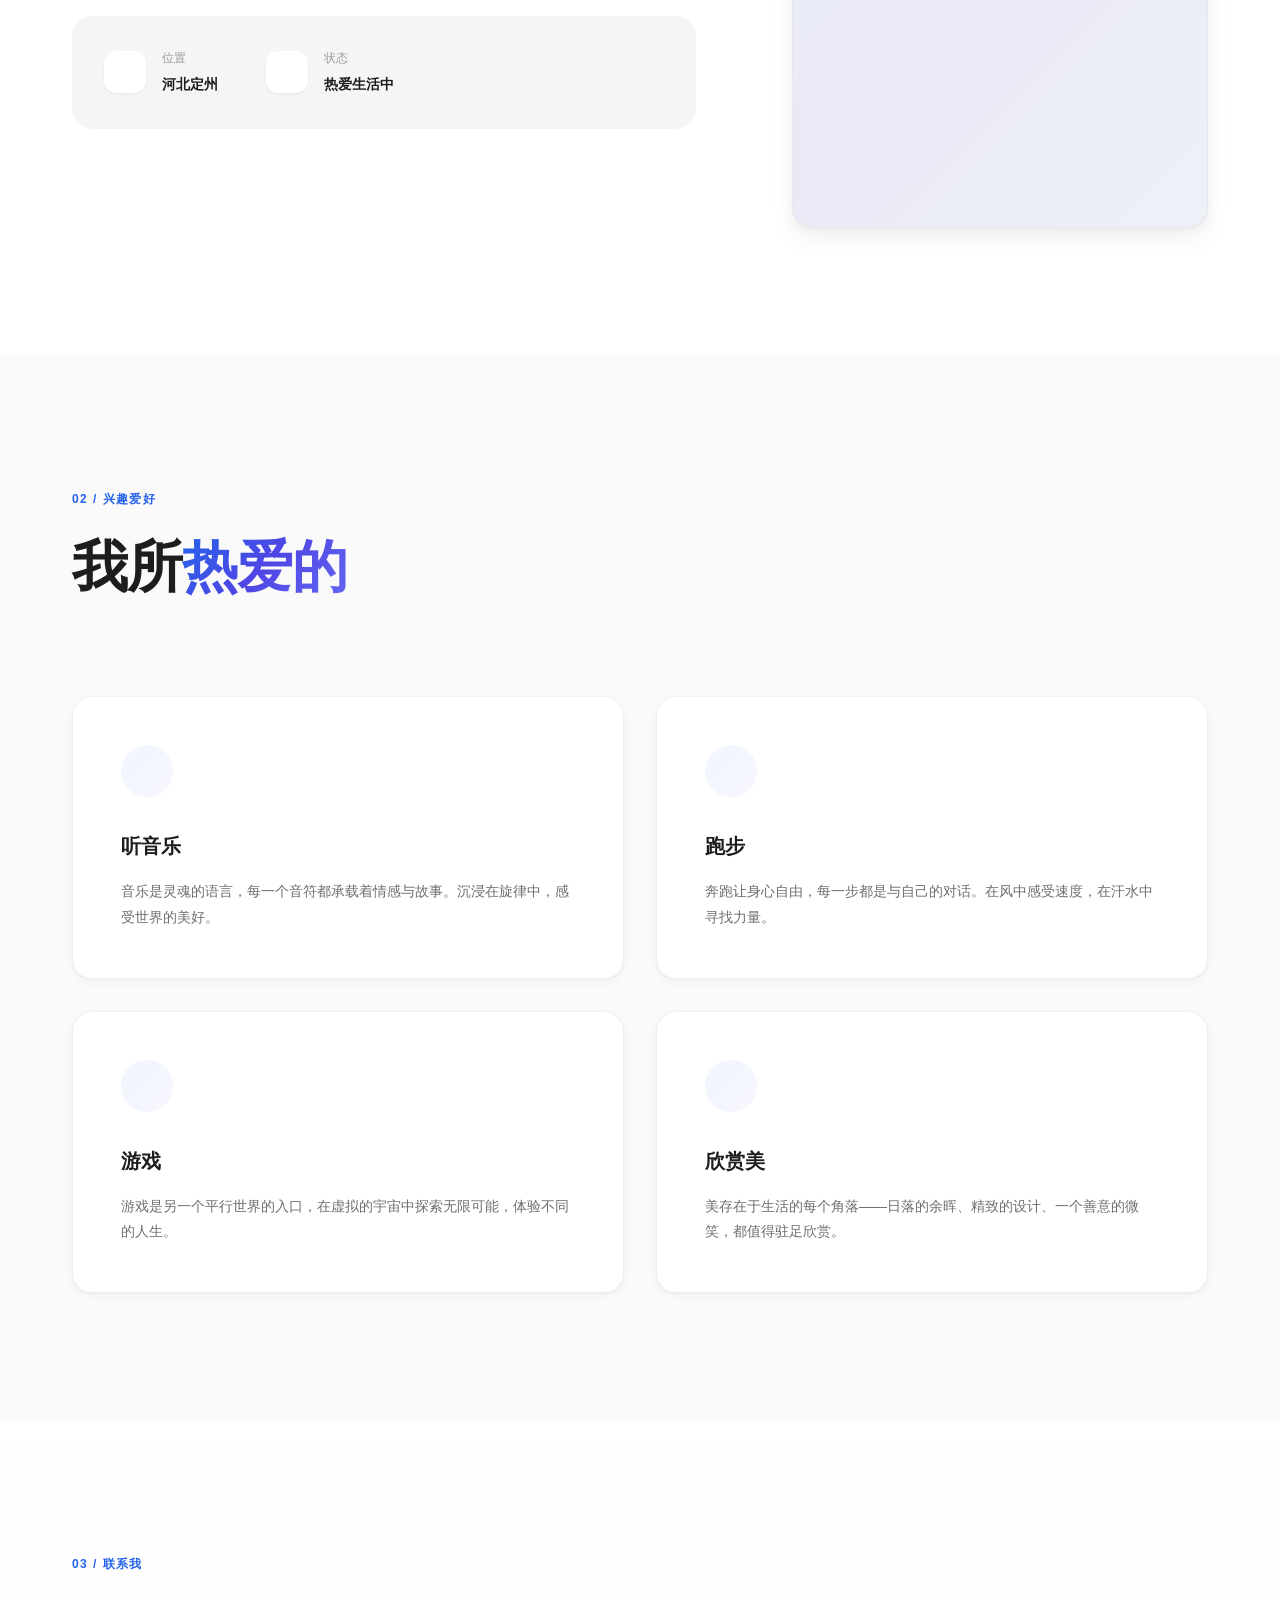
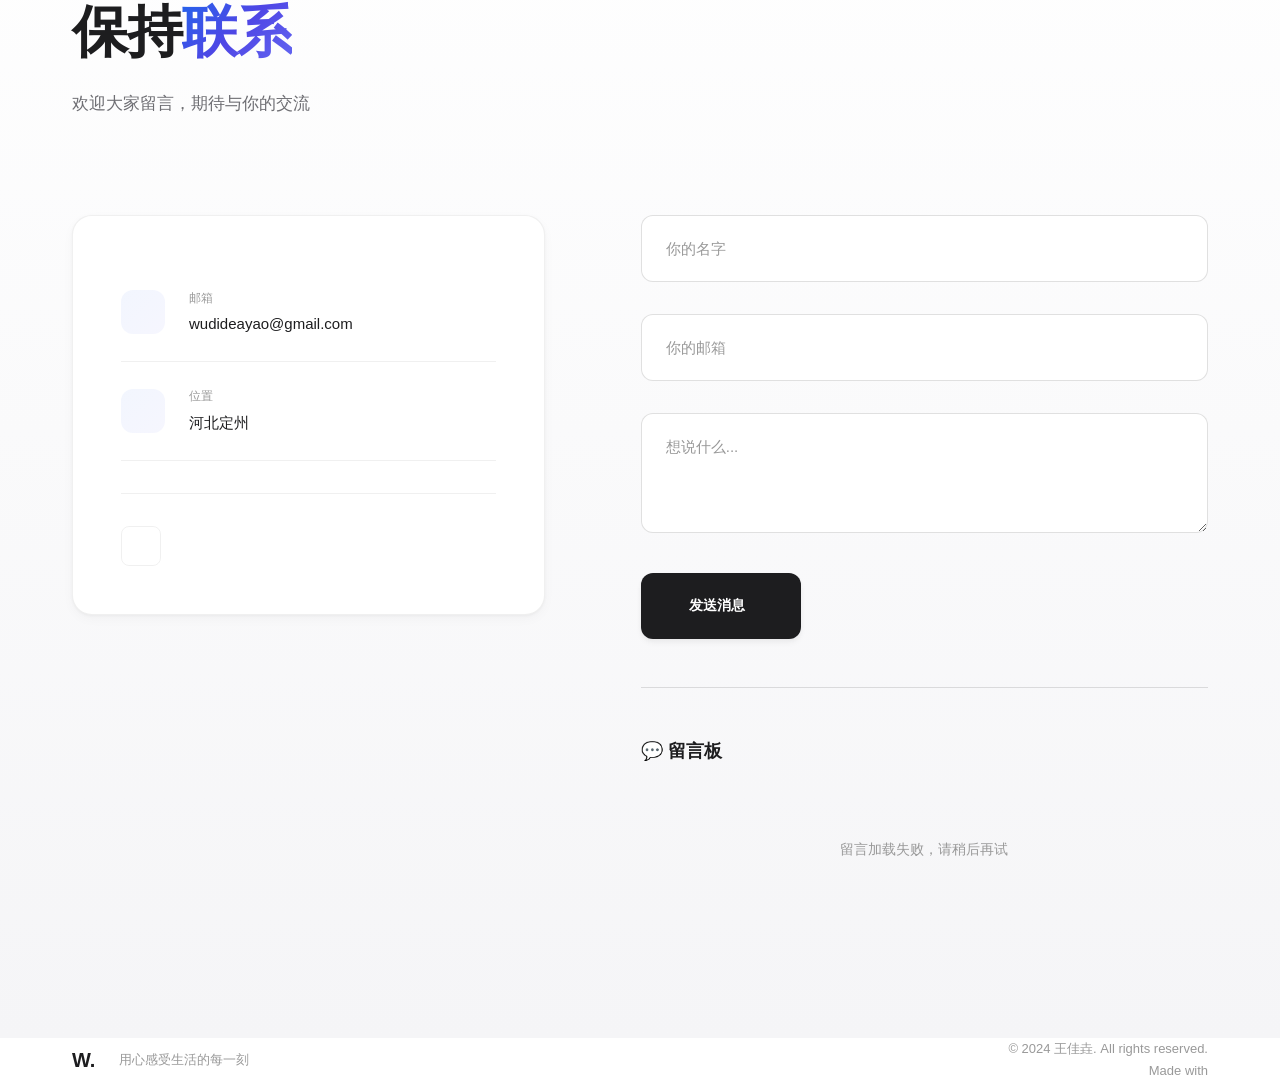
==== commit 3b3a9cc0: "fix: 移除粒子效果，恢复干净页面" ====
--- a/index.html
+++ b/index.html
@@ -57,7 +57,7 @@
     <meta name="apple-mobile-web-app-status-bar-style" content="default">
 
     <!-- Stylesheet -->
-    <link rel="stylesheet" href="css/style.css?v=8">
+    <link rel="stylesheet" href="css/style.css?v=10">
 </head>
 <body>
     <!-- 导航栏 -->
--- a/css/style.css
+++ b/css/style.css
@@ -165,34 +165,6 @@
     text-align: center;
     overflow: hidden;
     background: linear-gradient(180deg, var(--color-bg-primary) 0%, var(--color-bg-tertiary) 100%);
-}
-
-/* 粒子姓名画布 - 覆盖在名字上，暗色模式显示 */
-.hero-title {
-    position: relative;
-    display: inline-block;
-}
-
-.particle-canvas {
-    position: absolute !important;
-    top: 0 !important;
-    left: 0 !important;
-    width: 100% !important;
-    height: 100% !important;
-    pointer-events: auto !important;
-    z-index: 2 !important;
-    opacity: 0;
-    transition: opacity 0.8s ease;
-}
-
-[data-theme="dark"] .particle-canvas {
-    opacity: 1;
-}
-
-/* 暗色模式隐藏文字，只显示粒子 */
-[data-theme="dark"] .title-name {
-    color: transparent !important;
-    -webkit-text-fill-color: transparent;
 }
 
 input, textarea {
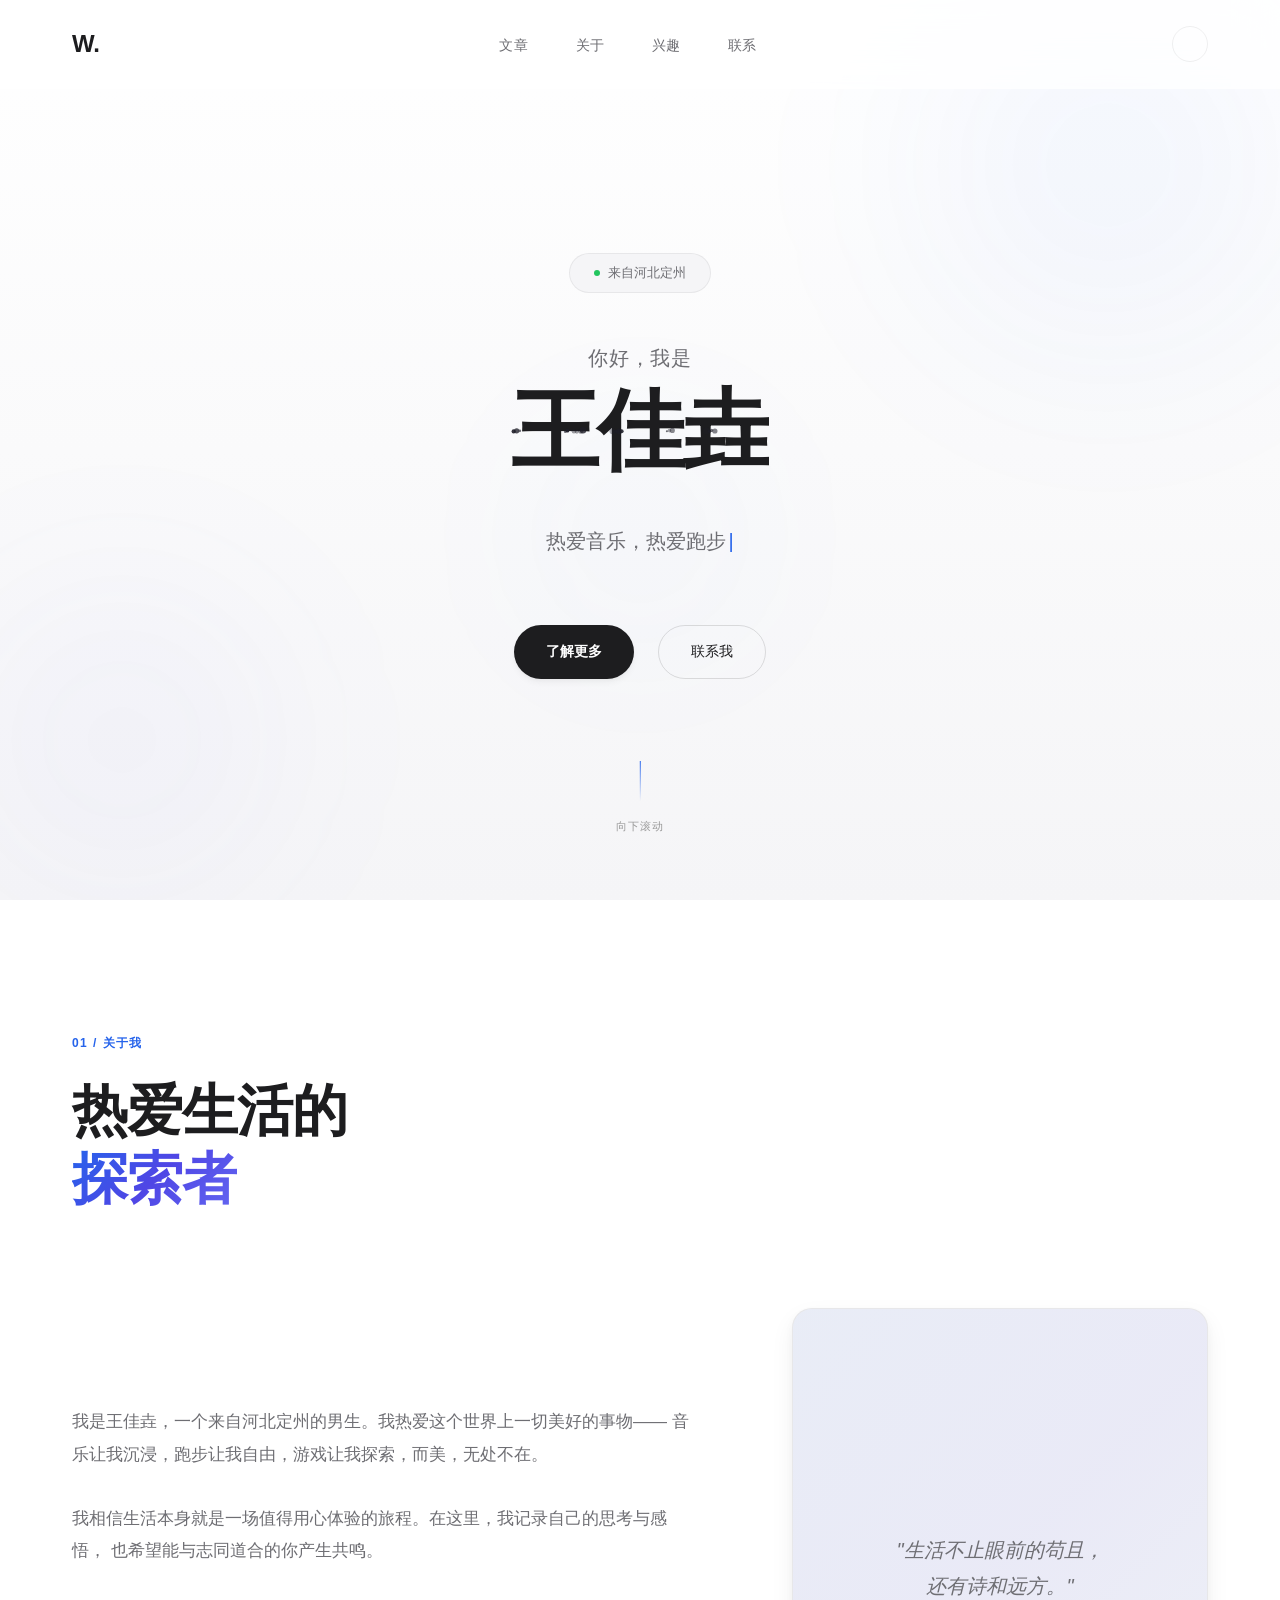
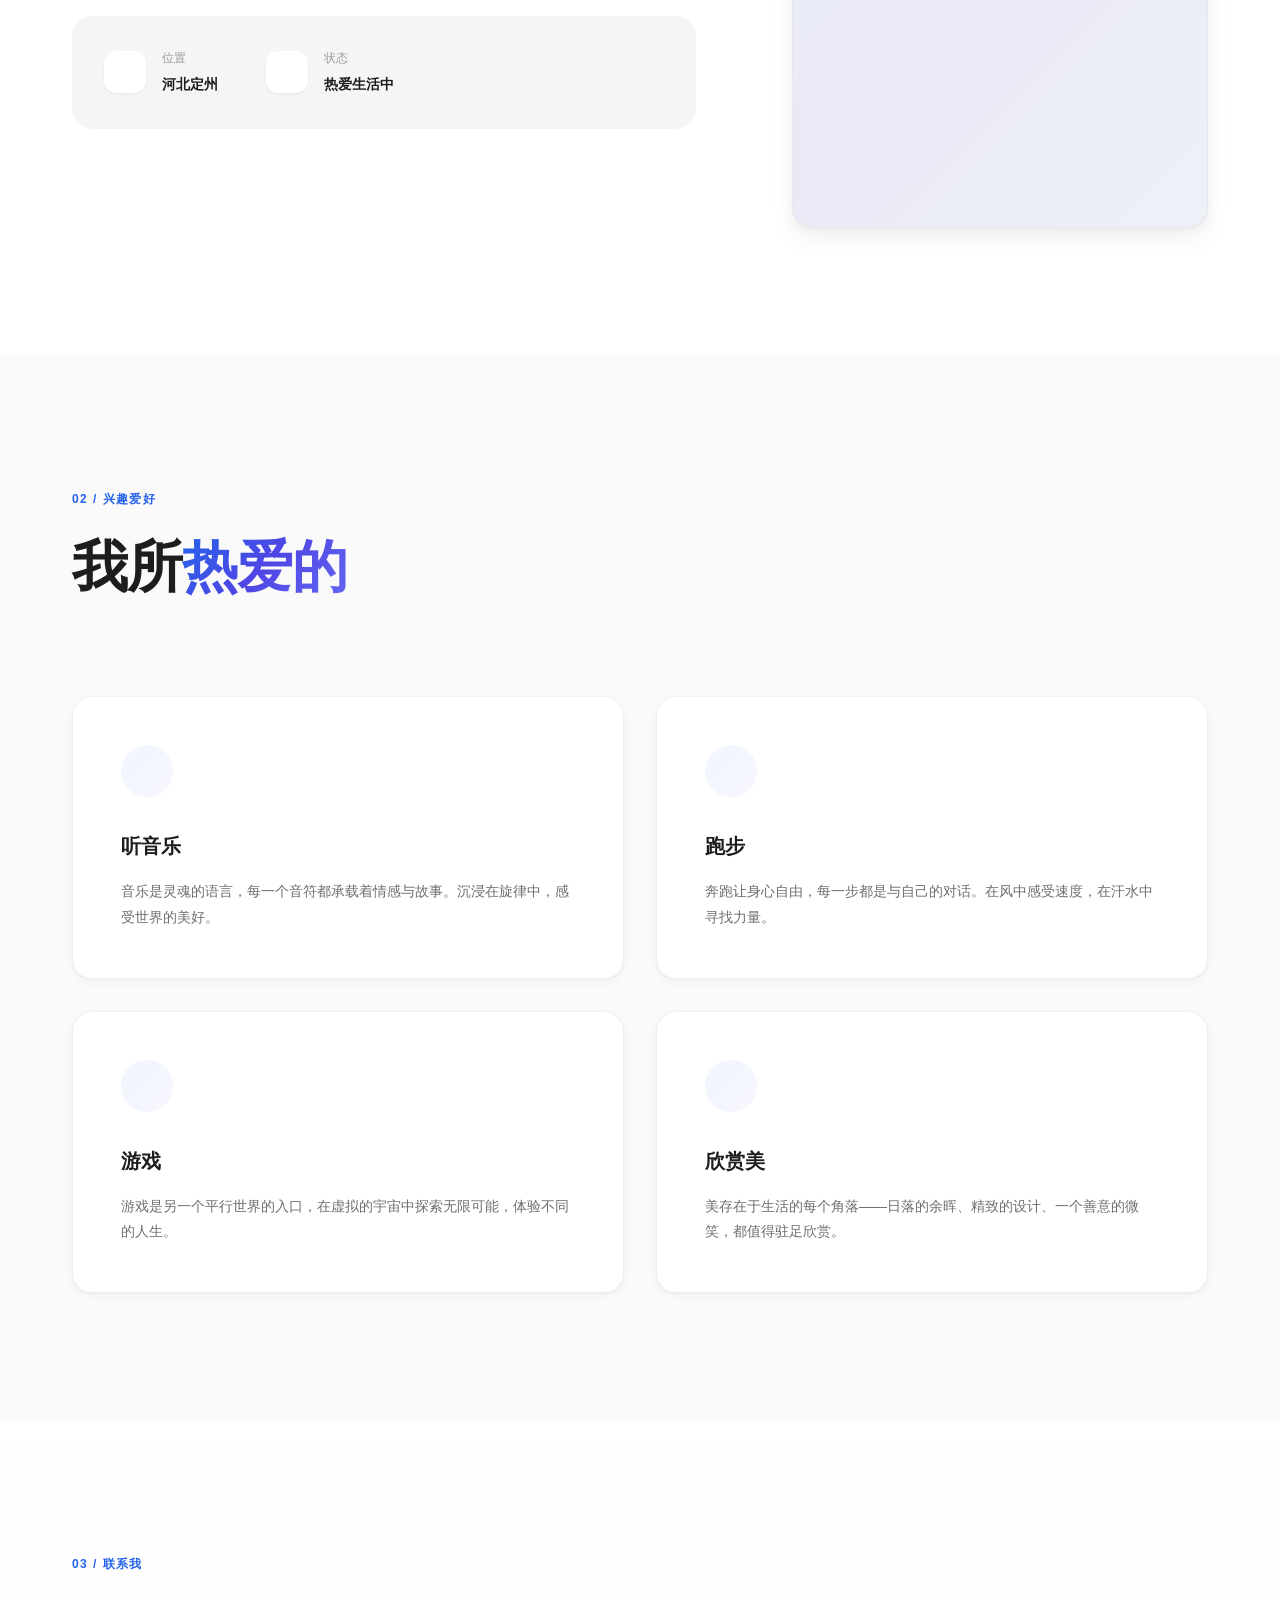
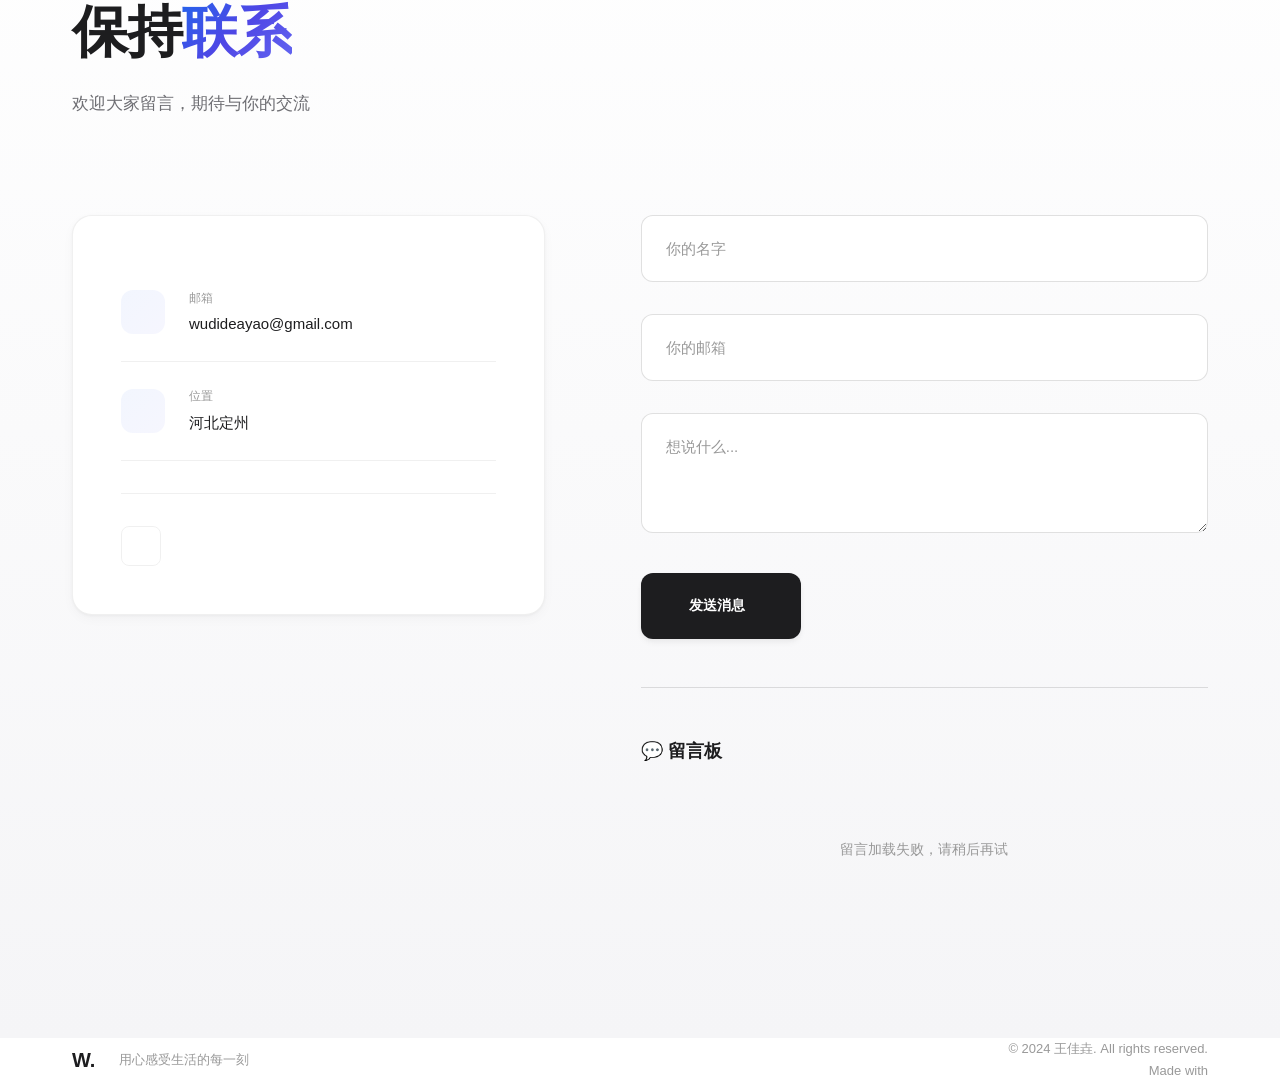
==== commit ac2b2446: "feat: 名字星光粒子效果 + 暗夜模式修复 + 约束技能" ====
--- a/index.html
+++ b/index.html
@@ -57,7 +57,7 @@
     <meta name="apple-mobile-web-app-status-bar-style" content="default">
 
     <!-- Stylesheet -->
-    <link rel="stylesheet" href="css/style.css?v=10">
+    <link rel="stylesheet" href="css/style.css?v=18">
 </head>
 <body>
     <!-- 导航栏 -->
@@ -96,8 +96,10 @@
             </div>
             <h1 class="hero-title animate-in">
                 <span class="title-line">你好，我是</span>
-                <span class="title-name" id="titleName">王佳垚</span>
-                <canvas id="particleCanvas" class="particle-canvas"></canvas>
+                <span class="title-name" id="titleName">
+                    王佳垚
+                    <canvas id="nameParticles" class="name-particles-canvas"></canvas>
+                </span>
             </h1>
             <div class="hero-subtitle animate-in">
                 <span class="typing-text" id="typingText"></span>
@@ -379,7 +381,7 @@
     </button>
 
     <!-- Scripts -->
-    <script src="js/main.js?v=3"></script>
+    <script src="js/main.js?v=13"></script>
     <!-- 简单访问统计 -->
     <script>
     (function(){
--- a/css/style.css
+++ b/css/style.css
@@ -134,39 +134,8 @@
 }
 
 /* ============================================
-   Hero 区域星星（暗色模式显示）
-   ============================================ */
-#heroStarfield {
-    position: absolute;
-    top: 0;
-    left: 0;
-    width: 100%;
-    height: 100%;
-    pointer-events: none;
-    z-index: 0;
-    opacity: 0;
-    transition: opacity 1.5s ease;
-}
-
-[data-theme="dark"] #heroStarfield {
-    opacity: 1;
-}
-
-/* ============================================
    Hero Section
    ============================================ */
-.hero {
-    position: relative;
-    min-height: 100vh;
-    display: flex;
-    align-items: center;
-    justify-content: center;
-    padding: var(--space-5xl) 0 var(--space-4xl);
-    text-align: center;
-    overflow: hidden;
-    background: linear-gradient(180deg, var(--color-bg-primary) 0%, var(--color-bg-tertiary) 100%);
-}
-
 input, textarea {
     font-family: inherit;
     font-size: inherit;
@@ -296,12 +265,15 @@
    Hero Section
    ============================================ */
 .hero {
+    position: relative;
     min-height: 100vh;
     display: flex;
     align-items: center;
     justify-content: center;
+    padding: var(--space-5xl) 0 var(--space-4xl);
+    text-align: center;
     overflow: hidden;
-    background: var(--color-bg-primary);
+    background: linear-gradient(180deg, var(--color-bg-primary) 0%, var(--color-bg-tertiary) 100%);
 }
 
 /* Decorative gradient orbs - Stripe style */
@@ -399,6 +371,7 @@
 }
 
 .hero-title {
+    position: relative;
     font-family: var(--font-display);
     margin-bottom: var(--space-xl);
 }
@@ -419,6 +392,25 @@
     line-height: 1.1;
     color: var(--color-text-primary);
     letter-spacing: -0.02em;
+    position: relative;
+    overflow: hidden;
+    min-height: 1.2em;
+}
+
+/* 名字粒子画布 — 覆盖在名字上方 */
+.name-particles-canvas {
+    position: absolute;
+    top: 0;
+    left: 0;
+    width: 100%;
+    height: 100%;
+    pointer-events: auto;
+    z-index: 2;
+}
+
+/* 亮色模式显示文本，暗色模式隐藏并用粒子代替 */
+[data-theme="dark"] .title-name {
+    color: transparent;
 }
 
 .hero-subtitle {
